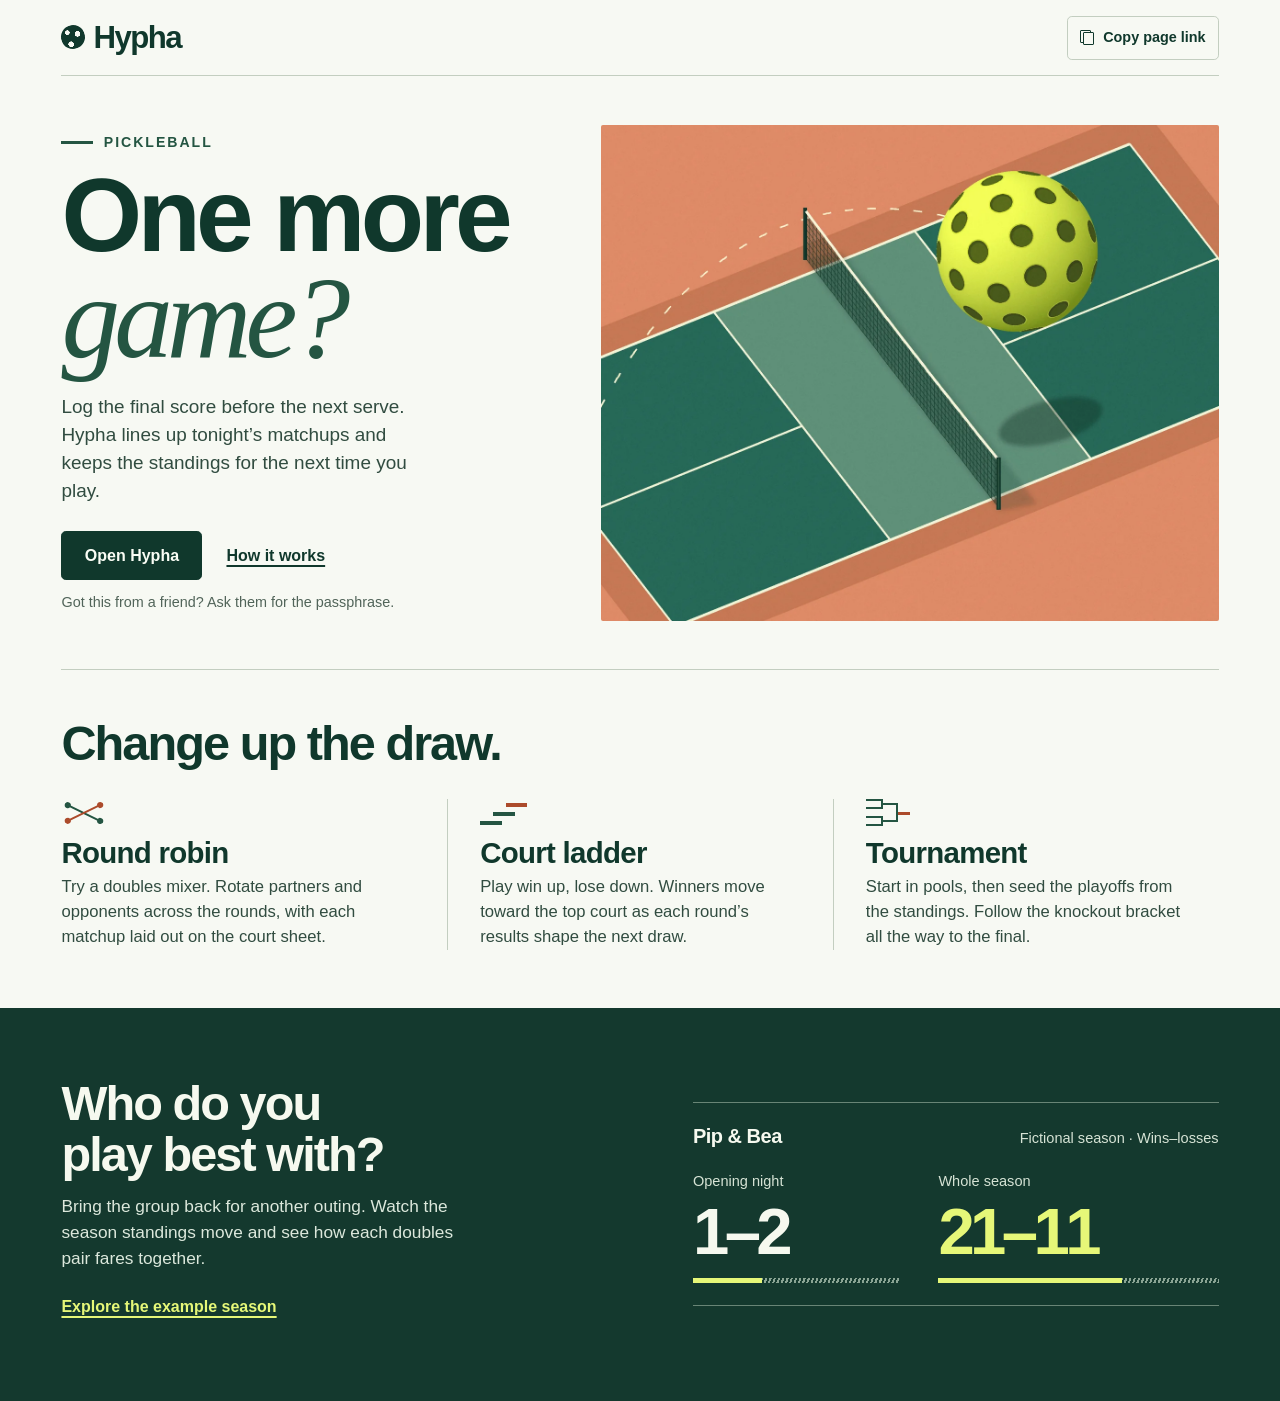
==== docs/play/index.html @ bfc96510 "Add a shareable pickleball landing page Introduce score logging, mixers, ladders and playoffs at /pl" ====
<!doctype html>
<html lang="en">
<head>
  <meta charset="utf-8">
  <meta name="viewport" content="width=device-width, initial-scale=1">
  <meta name="theme-color" content="#f7f9f3">
  <title>Hypha</title>
  <meta name="description" content="Log a pickleball game, mix up doubles partners, climb a ladder or play from pools to playoffs. Keep the standings for your next outing.">
  <link rel="canonical" href="https://fcw1987.github.io/hypha-source/play/">
  <meta property="og:type" content="website">
  <meta property="og:site_name" content="Hypha">
  <meta property="og:title" content="One more game?">
  <meta property="og:description" content="Pick your next pickleball matchup. Log a score, mix up the draw and follow the season with Hypha.">
  <meta property="og:url" content="https://fcw1987.github.io/hypha-source/play/">
  <meta property="og:image" content="https://fcw1987.github.io/hypha-source/play/share.jpg">
  <meta property="og:image:width" content="1200">
  <meta property="og:image:height" content="630">
  <meta property="og:image:alt" content="Hypha. One more game? A lime pickleball arcs over a green court.">
  <meta name="twitter:card" content="summary_large_image">
  <link rel="icon" href="./icon.png" type="image/png" sizes="64x64">
  <link rel="stylesheet" href="./play.css">
  <script src="./share.js" defer></script>
</head>
<body>
  <a class="skip" href="#main">Skip to content</a>
  <header class="mast">
    <div class="frame mast-inner">
      <span class="brand"><span class="brand-mark" aria-hidden="true"></span>Hypha</span>
      <div class="share">
        <button id="copy-link" class="copy-link" type="button" hidden><span class="copy-symbol" aria-hidden="true"></span><span id="copy-label">Copy page link</span></button>
        <span class="sr" role="status" id="copy-status"></span>
        <label id="manual-copy" class="manual-copy" hidden>Copy this public page link<input id="page-link" type="url" readonly></label>
      </div>
    </div>
  </header>
  <main id="main" tabindex="-1">
    <section class="frame cover" aria-labelledby="title">
      <div class="lead">
        <p class="sport">Pickleball</p>
        <h1 id="title">One more <em>game?</em></h1>
        <p class="intro">Log the final score before the next serve. Hypha lines up tonight’s matchups and keeps the standings for the next time you play.</p>
        <div class="actions">
          <a class="primary" href="https://hypha.franklinwaggoner.chatgpt.site/">Open Hypha</a>
          <a class="text-link" href="../">How it works</a>
        </div>
        <p class="friend-note">Got this from a friend? Ask them for the passphrase.</p>
      </div>
      <img class="court-print" src="./court.webp" width="1344" height="1080" fetchpriority="high" alt="A lime pickleball arcs over the net of an illustrated green court.">
    </section>

    <section class="frame formats" aria-labelledby="formats-title">
      <h2 id="formats-title">Change up the draw.</h2>
      <div class="format-list">
        <article>
          <span class="motif mixer" aria-hidden="true"><i></i><i></i></span>
          <h3>Round robin</h3>
          <p>Try a doubles mixer. Rotate partners and opponents across the rounds, with each matchup laid out on the court sheet.</p>
        </article>
        <article>
          <span class="motif ladder" aria-hidden="true"><i></i><i></i><i></i></span>
          <h3>Court ladder</h3>
          <p>Play win up, lose down. Winners move toward the top court as each round’s results shape the next draw.</p>
        </article>
        <article>
          <span class="motif bracket" aria-hidden="true"><i></i><i></i><i></i></span>
          <h3>Tournament</h3>
          <p>Start in pools, then seed the playoffs from the standings. Follow the knockout bracket all the way to the final.</p>
        </article>
      </div>
    </section>

    <section class="season" aria-labelledby="season-title">
      <div class="frame season-inner">
        <div class="season-copy">
          <h2 id="season-title">Who do you play best with?</h2>
          <p>Bring the group back for another outing. Watch the season standings move and see how each doubles pair fares together.</p>
          <a class="text-link" href="../#lantern">Explore the example season</a>
        </div>
        <figure class="record">
          <figcaption><strong>Pip &amp; Bea</strong><span>Fictional season · Wins–losses</span></figcaption>
          <dl>
            <div class="opening"><dt>Opening night</dt><dd>1–2</dd></div>
            <div class="total"><dt>Whole season</dt><dd>21–11</dd></div>
          </dl>
        </figure>
      </div>
    </section>
  </main>
</body>
</html>
---- docs/play/play.css ----
:root {
  color-scheme: light;
  font-family: Inter, -apple-system, BlinkMacSystemFont, "Segoe UI", sans-serif;
  --paper: #f7f9f3;
  --ink: #10382c;
  --body: #314c40;
  --muted: #516459;
  --rule: #c3cec0;
  --leaf: #e6f778;
  --sport: #245542;
  --gutter: clamp(1.25rem, 4.8vw, 5rem);
  background: var(--paper);
  color: var(--ink);
  line-height: 1.5;
  -webkit-text-size-adjust: 100%;
}
* { box-sizing: border-box; }
body, h1, h2, h3, p, figure, dl, dd { margin: 0; }
body { container: share-page / inline-size; }
button, input { font: inherit; }
a { color: inherit; }
[hidden] { display: none !important; }
:focus-visible { outline: 3px solid #ae4c25; outline-offset: 4px; }
.frame { width: min(79rem, calc(100% - var(--gutter) - var(--gutter))); margin-inline: auto; }
.sr { position: absolute; width: 1px; height: 1px; padding: 0; overflow: hidden; clip-path: inset(50%); white-space: nowrap; }
.skip { position: absolute; top: .5rem; left: var(--gutter); padding: .65rem 1rem; transform: translateY(-170%); background: var(--ink); color: white; z-index: 3; }
.skip:focus { transform: none; }
.mast-inner { display: flex; align-items: center; justify-content: space-between; gap: 1rem; min-height: 4.75rem; border-bottom: 1px solid var(--rule); }
.brand { display: inline-flex; align-items: center; gap: .5rem; font-size: 1.95rem; font-weight: 790; line-height: 1; letter-spacing: -.05em; }
.brand-mark {
  width: 1.5rem; aspect-ratio: 1; border-radius: 50%; transform: rotate(-19deg);
  background: radial-gradient(circle at 34% 25%, var(--paper) 0 9%, transparent 10%),
    radial-gradient(circle at 72% 44%, var(--paper) 0 12%, transparent 13%),
    radial-gradient(circle at 33% 76%, var(--paper) 0 11%, transparent 12%), var(--ink);
}
.share { position: relative; }
.copy-link { display: inline-flex; align-items: center; gap: .6rem; min-height: 44px; padding: .5rem .75rem; border: 1px solid var(--rule); border-radius: .3rem; background: transparent; color: var(--ink); font-size: .9rem; font-weight: 650; cursor: pointer; }
.copy-link:hover { background: #eaf0e5; border-color: #768e7c; }
.copy-symbol { position: relative; width: .82rem; height: .94rem; }
.copy-symbol::before, .copy-symbol::after { content: ""; position: absolute; width: .54rem; height: .67rem; border: 1.4px solid currentColor; border-radius: 1px; }
.copy-symbol::before { top: 0; left: 0; }
.copy-symbol::after { right: 0; bottom: 0; background: var(--paper); }
.manual-copy { position: absolute; z-index: 2; top: calc(100% + .5rem); right: 0; width: min(17rem, 76vw); padding: .8rem; background: white; border: 1px solid var(--ink); font-size: .9rem; }
.manual-copy input { display: block; width: 100%; padding: .5rem; margin-top: .4rem; color: var(--ink); background: var(--paper); border: 1px solid var(--rule); }
.cover { display: grid; grid-template-columns: minmax(0, .88fr) minmax(0, 1.12fr); align-items: center; column-gap: clamp(2rem, 4.25vw, 4.5rem); padding-block: clamp(2rem, 3.8vw, 3.6rem); }
.sport { display: flex; align-items: center; gap: .65rem; font-size: .88rem; font-weight: 750; letter-spacing: .14em; text-transform: uppercase; color: var(--sport); }
.sport::before { content: ""; width: 2rem; height: 3px; background: currentColor; }
h1 { font-size: clamp(4.75rem, 8.1vw, 8.05rem); line-height: .94; font-weight: 760; letter-spacing: -.045em; margin-block: .85rem 1.3rem; }
h1 em { display: block; font-family: Baskervville, Baskerville, Georgia, serif; font-size: 1.13em; font-weight: 400; line-height: .92; letter-spacing: -.05em; color: var(--sport); }
.intro { font-size: clamp(1.0625rem, 1.48vw, 1.28rem); line-height: 1.48; max-width: 36ch; color: var(--body); }
.actions { display: flex; flex-wrap: wrap; align-items: center; gap: .25rem 1.5rem; margin-top: 1.65rem; }
.primary, .text-link { display: inline-flex; align-items: center; justify-content: center; min-height: 46px; font-size: 1rem; font-weight: 680; }
.primary { padding: .72rem 1.4rem; text-decoration: none; border: 1px solid var(--ink); border-radius: .3rem; color: #fafdf5; background: var(--ink); }
.primary:hover { background: #255844; }
.text-link { text-decoration-thickness: 1.5px; text-underline-offset: .25em; }
.text-link:hover { text-decoration-thickness: 3px; }
.friend-note { margin-top: .7rem; max-width: 42ch; color: var(--muted); font-size: .9rem; }
.court-print { display: block; width: 100%; height: auto; border-radius: 2px; }
.formats { border-top: 1px solid var(--rule); padding-block: clamp(2rem, 3.7vw, 3.25rem) clamp(2.75rem, 4.5vw, 4.25rem); }
h2 { font-size: clamp(2.1rem, 3.8vw, 3.7rem); line-height: 1.04; font-weight: 690; letter-spacing: -.04em; text-wrap: balance; }
.format-list { display: grid; grid-template-columns: repeat(3, minmax(0, 1fr)); margin-top: clamp(1.5rem, 2.4vw, 2.3rem); }
.format-list article { padding-inline: clamp(1.15rem, 2.5vw, 2.6rem); }
.format-list article:first-child { padding-left: 0; }
.format-list article:last-child { padding-right: 0; }
.format-list article + article { border-left: 1px solid var(--rule); }
h3 { margin-block: .65rem .35rem; font-size: clamp(1.45rem, 2.3vw, 2rem); line-height: 1.12; letter-spacing: -.024em; font-weight: 690; }
.format-list p { max-width: 35ch; font-size: 1.04rem; color: var(--body); }
.motif { display: block; position: relative; width: 3.2rem; height: 1.7rem; color: var(--sport); }
.motif i { display: block; position: absolute; }
.mixer i { top: .78rem; left: .1rem; width: 2.6rem; height: 2px; background: currentColor; transform: rotate(26deg); }
.mixer i + i { color: #ac4b2b; transform: rotate(-26deg); }
.mixer i::before, .mixer i::after { content: ""; top: -2px; position: absolute; width: 6px; height: 6px; border-radius: 50%; background: currentColor; }
.mixer i::before { left: 0; } .mixer i::after { right: 0; }
.ladder i { width: 1.35rem; height: .26rem; background: var(--sport); bottom: .1rem; }
.ladder i:nth-child(2) { left: .8rem; bottom: .65rem; }
.ladder i:nth-child(3) { left: 1.6rem; bottom: 1.2rem; background: #ac4b2b; }
.bracket i { width: 1.05rem; height: .64rem; left: 0; border: 2px solid currentColor; border-left: none; }
.bracket i:nth-child(1) { top: 0; } .bracket i:nth-child(2) { bottom: 0; }
.bracket i:nth-child(3) { left: 1.02rem; top: .27rem; width: 1rem; height: 1.17rem; }
.bracket::after { content: ""; position: absolute; left: 2rem; top: .8rem; width: .78rem; height: 3px; background: #ac4b2b; }
.season { background: #14392e; color: #f6f9ef; }
.season-inner { display: grid; grid-template-columns: minmax(0, 1fr) minmax(0, .97fr); align-items: center; gap: clamp(3rem, 7vw, 7.5rem); padding-block: clamp(3rem, 5.5vw, 5.2rem); }
.season-copy h2 { max-width: 15ch; }
.season-copy p { margin-top: .95rem; max-width: 43ch; font-size: 1.08rem; color: #dce8dc; }
.season-copy .text-link { margin-top: .75rem; color: var(--leaf); }
.season :focus-visible { outline-color: var(--leaf); }
.record { border-block: 1px solid #698576; padding-block: 1.1rem 1.4rem; }
.record figcaption { display: flex; align-items: baseline; justify-content: space-between; flex-wrap: wrap; gap: .2rem 1rem; }
.record figcaption strong { font-size: 1.25rem; letter-spacing: -.025em; }
.record figcaption span, .record dt { font-size: .91rem; color: #d6e3d5; }
.record dl { display: grid; grid-template-columns: .85fr 1.15fr; gap: clamp(1.2rem, 3vw, 2.5rem); margin-top: 1.3rem; }
.record dd { font-family: Inter, -apple-system, BlinkMacSystemFont, "Segoe UI", sans-serif; font-size: clamp(2.7rem, 5.1vw, 5.4rem); font-weight: 620; letter-spacing: -.07em; line-height: 1.2; font-variant-numeric: tabular-nums; }
.total dd { color: var(--leaf); }
.record dl > div::after { content: ""; display: block; height: 5px; margin-top: .4rem; background: linear-gradient(to right, var(--leaf) 0 var(--wins), transparent var(--wins)), repeating-linear-gradient(110deg, #8aa494 0 2px, transparent 2px 4px); }
.opening { --wins: 33.333%; } .total { --wins: 65.625%; }
@container share-page (max-width: 55em) {
  .cover { column-gap: 1.75rem; grid-template-columns: minmax(0, 1fr) minmax(0, 1fr); }
  h1 { font-size: clamp(4rem, 8vw, 5rem); }
  .season-inner { gap: 2.5rem; }
}
@container share-page (max-width: 44em) {
  .mast-inner { min-height: 4rem; }
  .brand { font-size: 1.67rem; }
  .cover { grid-template-columns: minmax(0, 1fr); row-gap: 1.5rem; padding-block: 1.7rem 2rem; }
  h1 { font-size: clamp(4rem, 14vw, 6.25rem); margin-block: .7rem 1rem; }
  .intro { max-width: 42ch; }
  .actions { margin-top: 1.1rem; }
  .court-print { aspect-ratio: 1.65; object-fit: cover; object-position: 50% 36%; }
  .format-list { grid-template-columns: minmax(0, 1fr); gap: 1.1rem; margin-top: 1.5rem; }
  .format-list article { display: grid; grid-template-columns: 3rem minmax(0, 1fr); column-gap: 1rem; align-items: start; padding: 0; }
  .format-list article + article { padding-top: 1.1rem; border-left: 0; border-top: 1px solid var(--rule); }
  .motif { grid-row: 1 / span 2; margin-top: .1rem; }
  h3 { margin-block: 0 .25rem; }
  .format-list p { grid-column: 2; max-width: 46ch; }
  .season-inner { grid-template-columns: minmax(0, 1fr); gap: 1.5rem; padding-block: 2.5rem; }
  .season-copy h2 { max-width: 16ch; }
  .record { max-width: 33rem; width: 100%; }
}
@media (max-width: 22rem) {
  :root { --gutter: 1rem; }
  .actions { column-gap: 1rem; }
  .format-list article { grid-template-columns: 2.5rem minmax(0, 1fr); column-gap: 1rem; }
  .motif { transform: scale(.85); transform-origin: left top; }
}
@media (forced-colors: active) {
  .brand-mark, .motif, .copy-symbol { display: none; }
  .primary, .copy-link { border: 1px solid ButtonText; }
}
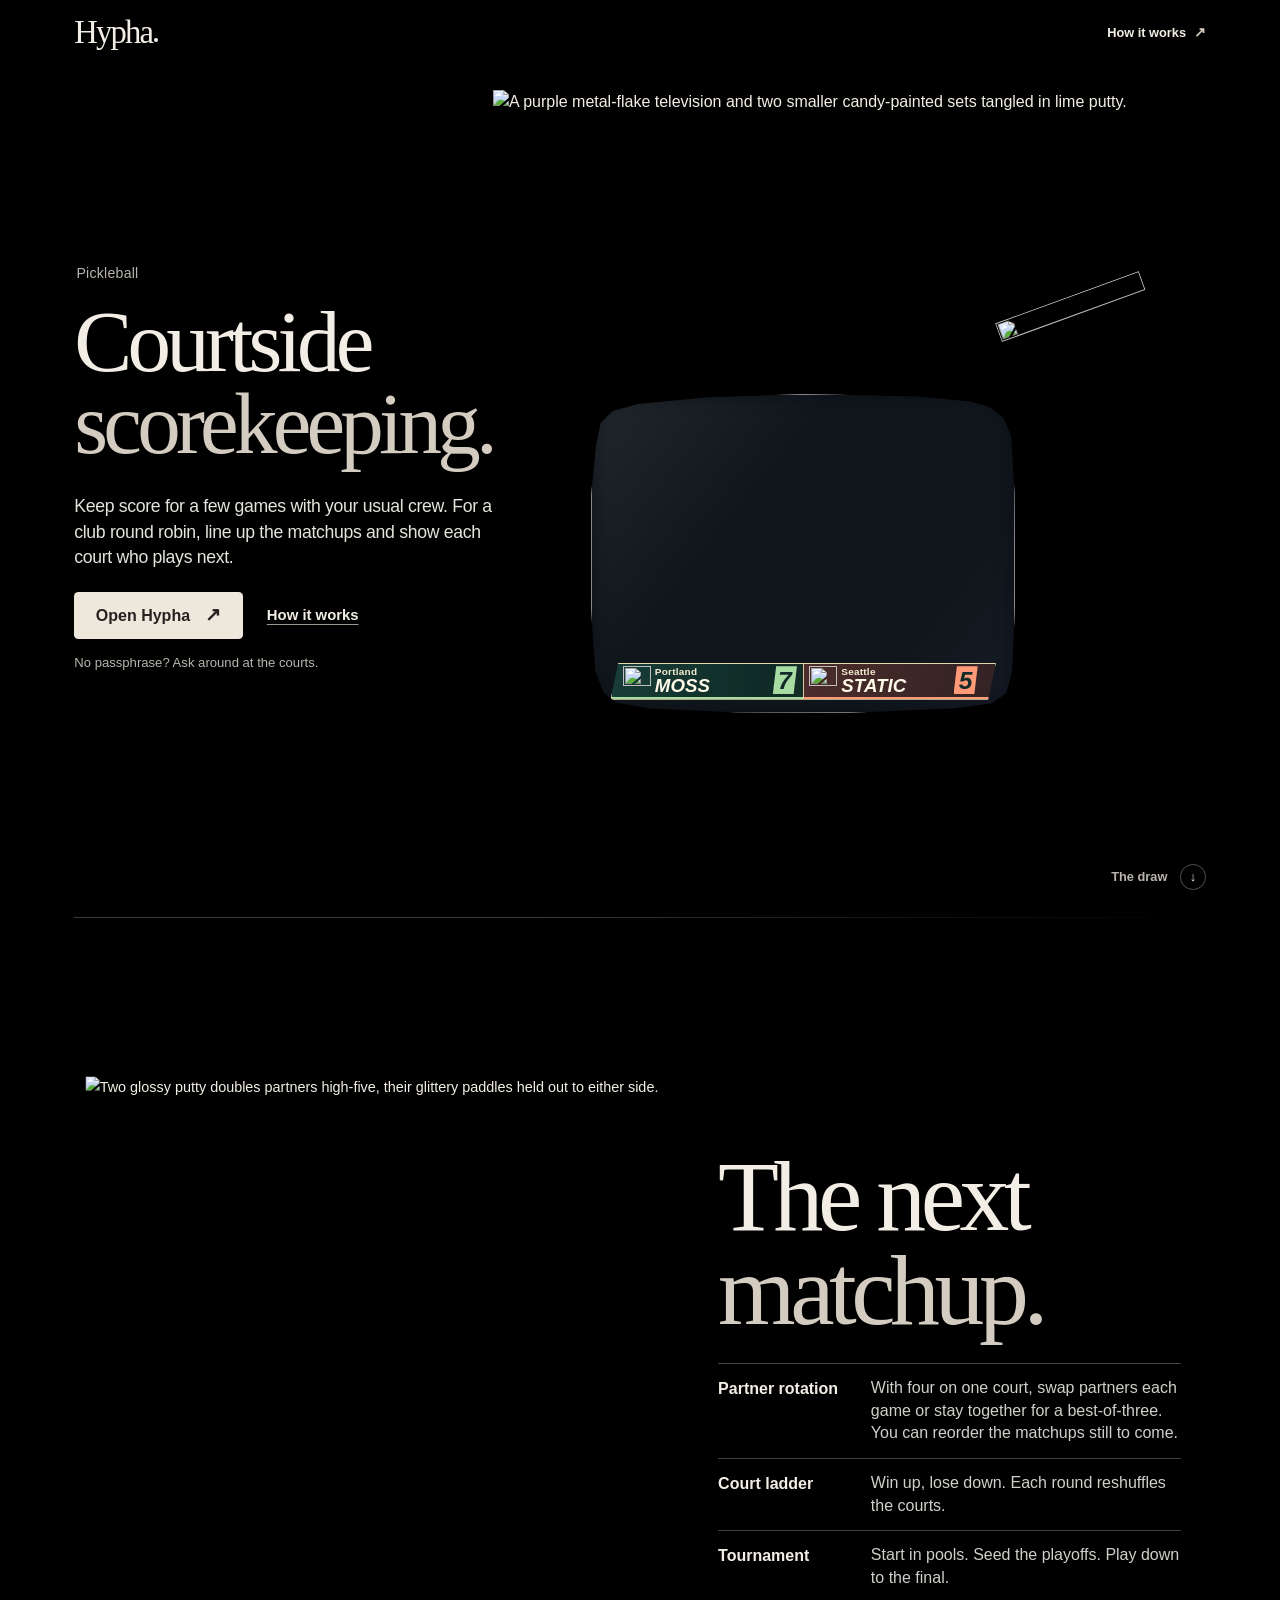
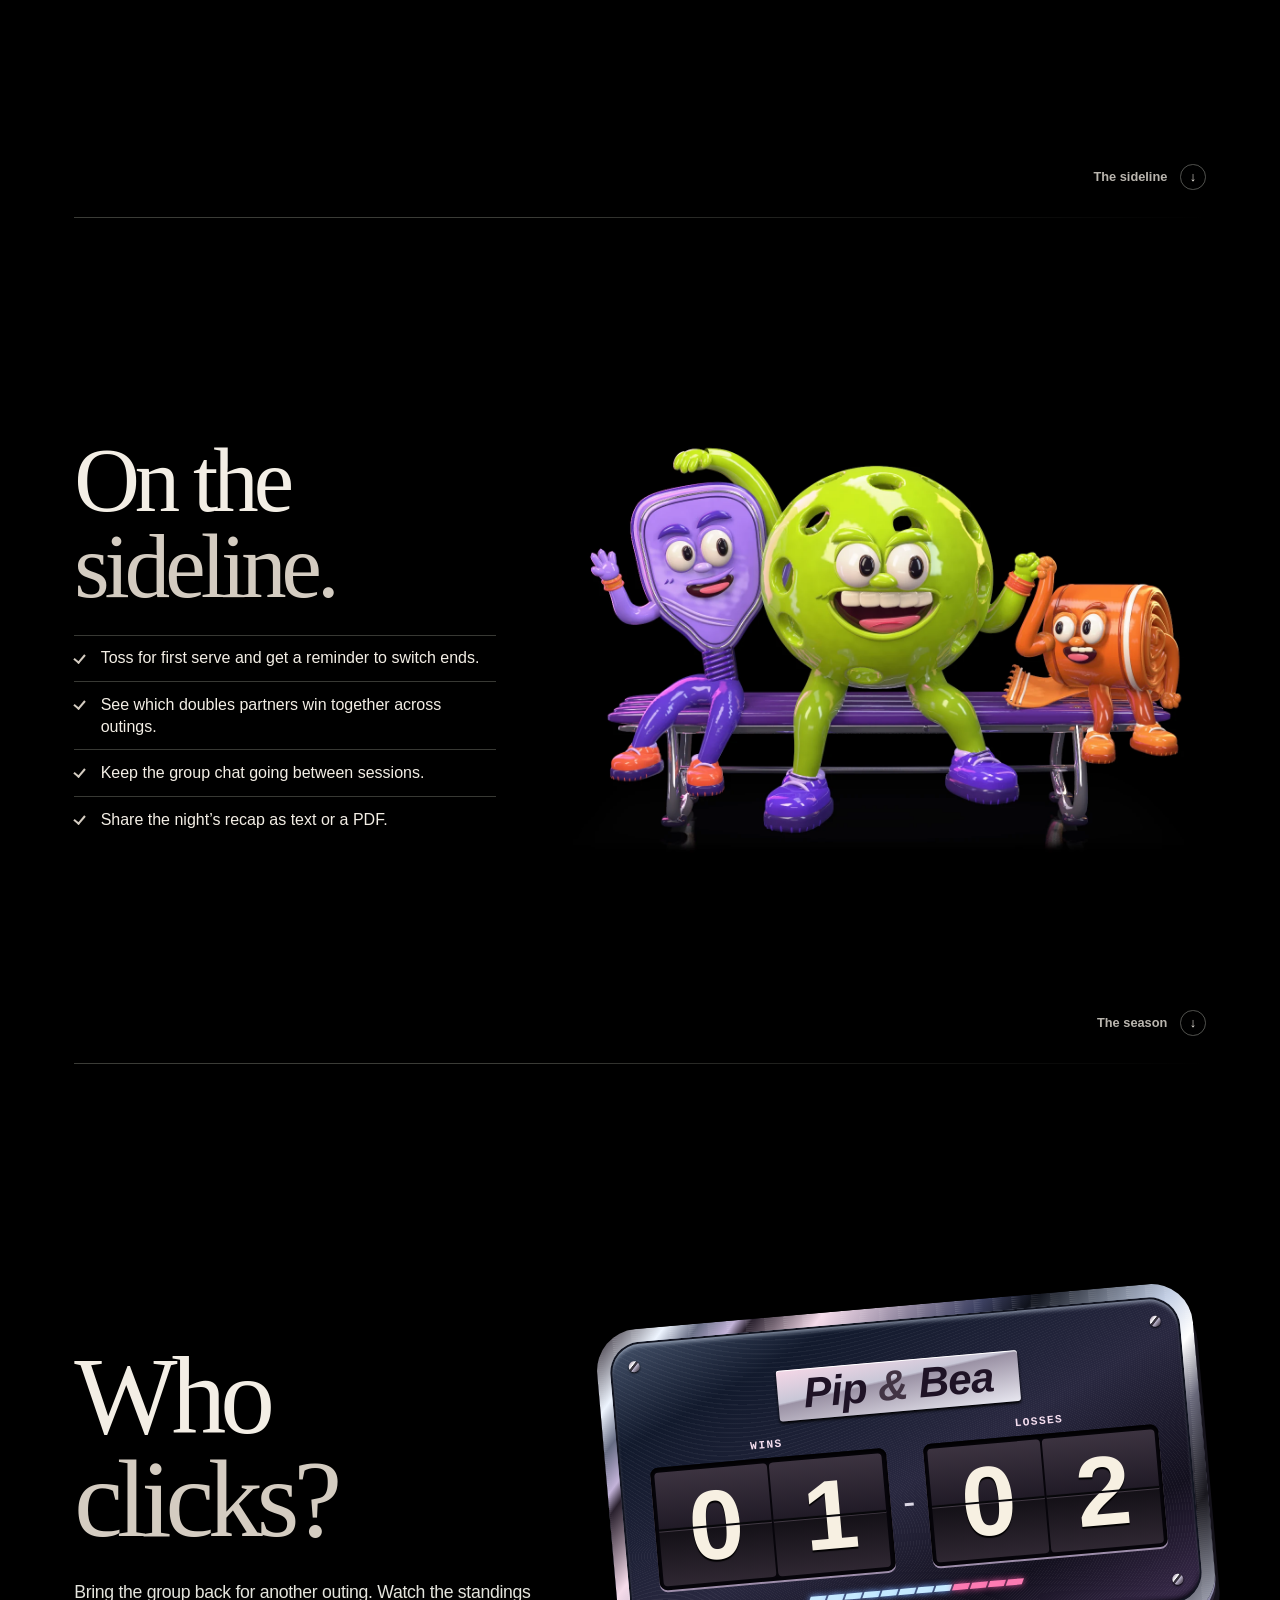
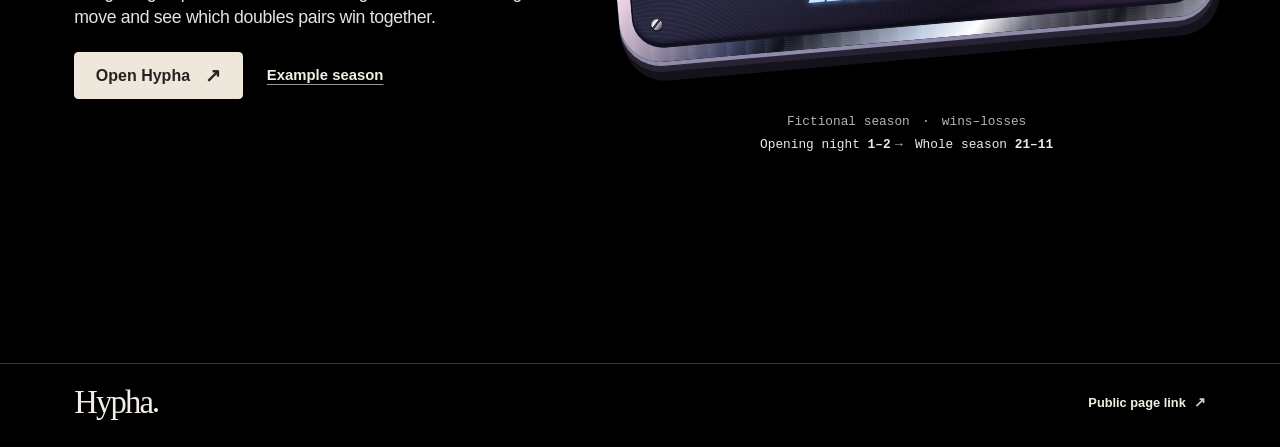
==== commit ec698456: "Introduce courtside scorekeeping and refine the sideline cast" ====
--- a/docs/play/index.html
+++ b/docs/play/index.html
@@ -2,89 +2,148 @@
 <html lang="en">
 <head>
   <meta charset="utf-8">
-  <meta name="viewport" content="width=device-width, initial-scale=1">
-  <meta name="theme-color" content="#f7f9f3">
-  <title>Hypha</title>
-  <meta name="description" content="Log a pickleball game, mix up doubles partners, climb a ladder or play from pools to playoffs. Keep the standings for your next outing.">
+  <meta name="viewport" content="width=device-width, initial-scale=1, viewport-fit=cover">
+  <meta name="theme-color" content="#070708">
+  <meta name="description" content="Courtside scorekeeping for a few pickleball games with your crew or a club night with round robins, ladders and tournaments.">
+  <title>Hypha — Courtside scorekeeping</title>
   <link rel="canonical" href="https://fcw1987.github.io/hypha-source/play/">
-  <meta property="og:type" content="website">
-  <meta property="og:site_name" content="Hypha">
-  <meta property="og:title" content="One more game?">
-  <meta property="og:description" content="Pick your next pickleball matchup. Log a score, mix up the draw and follow the season with Hypha.">
-  <meta property="og:url" content="https://fcw1987.github.io/hypha-source/play/">
-  <meta property="og:image" content="https://fcw1987.github.io/hypha-source/play/share.jpg">
-  <meta property="og:image:width" content="1200">
-  <meta property="og:image:height" content="630">
-  <meta property="og:image:alt" content="Hypha. One more game? A lime pickleball arcs over a green court.">
-  <meta name="twitter:card" content="summary_large_image">
-  <link rel="icon" href="./icon.png" type="image/png" sizes="64x64">
+  <link rel="icon" href="./media/icon.png" type="image/png">
   <link rel="stylesheet" href="./play.css">
-  <script src="./share.js" defer></script>
+  <script src="./sculptures.js" defer></script>
+  <script src="./play.js" defer></script>
+  <script src="./telecast.js" defer></script>
 </head>
 <body>
   <a class="skip" href="#main">Skip to content</a>
   <header class="mast">
-    <div class="frame mast-inner">
-      <span class="brand"><span class="brand-mark" aria-hidden="true"></span>Hypha</span>
-      <div class="share">
-        <button id="copy-link" class="copy-link" type="button" hidden><span class="copy-symbol" aria-hidden="true"></span><span id="copy-label">Copy page link</span></button>
-        <span class="sr" role="status" id="copy-status"></span>
-        <label id="manual-copy" class="manual-copy" hidden>Copy this public page link<input id="page-link" type="url" readonly></label>
-      </div>
+    <div class="mast-in">
+      <a class="brand" href="#main" aria-label="Hypha, back to the top">Hypha<span aria-hidden="true" class="brand-dot"></span></a>
+      <nav aria-label="Primary">
+        <a class="nav-guide" href="../index.html">How it works <span aria-hidden="true">↗</span></a>
+      </nav>
     </div>
   </header>
+
   <main id="main" tabindex="-1">
-    <section class="frame cover" aria-labelledby="title">
-      <div class="lead">
-        <p class="sport">Pickleball</p>
-        <h1 id="title">One more <em>game?</em></h1>
-        <p class="intro">Log the final score before the next serve. Hypha lines up tonight’s matchups and keeps the standings for the next time you play.</p>
-        <div class="actions">
-          <a class="primary" href="https://hypha.franklinwaggoner.chatgpt.site/">Open Hypha</a>
-          <a class="text-link" href="../">How it works</a>
+    <section class="scene opener" id="rally" aria-labelledby="hero-title">
+      <div class="scene-grid">
+        <div class="hero-heading">
+          <p class="sport"><span aria-hidden="true"></span>Pickleball</p>
+          <h1 id="hero-title"><span>Courtside</span> <em>scorekeeping.</em></h1>
         </div>
-        <p class="friend-note">Got this from a friend? Ask them for the passphrase.</p>
+        <div class="lead scene-copy">
+          <p>Keep score for a few games with your usual crew. For a club round robin, line up the matchups and show each court who plays next.</p>
+          <div class="actions">
+            <a class="primary" href="https://hypha.franklinwaggoner.chatgpt.site/">Open Hypha <span aria-hidden="true">↗</span></a>
+            <a class="secondary" href="../index.html">How it works</a>
+          </div>
+          <p class="friend">No passphrase? Ask around at the courts.</p>
+        </div>
+        <div class="tv-outer">
+          <div class="tv-object" id="tv-object">
+            <img class="sculpture" src="./media/crt.webp" width="1100" height="1100" fetchpriority="high" alt="A purple metal-flake television and two smaller candy-painted sets tangled in lime putty.">
+            <a class="glass" id="crt-screen" href="./media/club-doubles.mp4" data-frame="poster" aria-label="Watch the pickleball broadcast" aria-describedby="broadcast-description">
+              <div class="scorebug" aria-hidden="true">
+                <div class="score-teams">
+                  <div class="score-team moss"><img class="club-crest" src="./media/moss-crest.png" width="512" height="512" alt=""><span><small>Portland</small><b>Moss</b></span><strong>7</strong></div>
+                  <div class="score-team static"><img class="club-crest" src="./media/static-crest.png" width="512" height="512" alt=""><span><small>Seattle</small><b>Static</b></span><strong>5</strong></div>
+                </div>
+              </div>
+              <div class="broadcast-shot" aria-hidden="true">
+                <video id="telecast" muted playsinline loop preload="none" width="960" height="720" poster="./media/arena.webp"></video>
+                <img id="telecast-poster" src="./media/arena.webp" width="960" height="720" alt="">
+              </div>
+            </a>
+            <span id="broadcast-description" hidden>A silent fictional pickleball broadcast. Four athletes trade volleys in front of a packed crowd. A slow-motion replay follows. Portland Moss leads Seattle Static 7 to 5.</span>
+            <span class="flight-port" id="launch"><img class="still-ball" src="./media/ball-shell.webp" width="666" height="666" alt=""></span>
+          </div>
+        </div>
       </div>
-      <img class="court-print" src="./court.webp" width="1344" height="1080" fetchpriority="high" alt="A lime pickleball arcs over the net of an illustrated green court.">
+      <a class="next-chapter" href="#draw">The draw <span aria-hidden="true">↓</span></a>
     </section>
 
-    <section class="frame formats" aria-labelledby="formats-title">
-      <h2 id="formats-title">Change up the draw.</h2>
-      <div class="format-list">
-        <article>
-          <span class="motif mixer" aria-hidden="true"><i></i><i></i></span>
-          <h3>Round robin</h3>
-          <p>Try a doubles mixer. Rotate partners and opponents across the rounds, with each matchup laid out on the court sheet.</p>
-        </article>
-        <article>
-          <span class="motif ladder" aria-hidden="true"><i></i><i></i><i></i></span>
-          <h3>Court ladder</h3>
-          <p>Play win up, lose down. Winners move toward the top court as each round’s results shape the next draw.</p>
-        </article>
-        <article>
-          <span class="motif bracket" aria-hidden="true"><i></i><i></i><i></i></span>
-          <h3>Tournament</h3>
-          <p>Start in pools, then seed the playoffs from the standings. Follow the knockout bracket all the way to the final.</p>
-        </article>
+    <section class="scene mixer" id="draw" aria-labelledby="draw-title">
+      <div class="scene-grid">
+        <div class="draw-heading">
+          <h2 id="draw-title"><span>The next</span> <em>matchup.</em></h2>
+        </div>
+        <div class="duo-outer">
+          <div class="duo-object" id="duo-object">
+            <img class="sculpture" src="./media/duo.webp" width="1100" height="1100" loading="lazy" decoding="async" alt="Two glossy putty doubles partners high-five, their glittery paddles held out to either side.">
+            <div class="performers" aria-hidden="true" hidden>
+              <img class="performer rose" data-file="./media/partner-rose.webp" width="686" height="1103" alt="">
+              <img class="performer cobalt" data-file="./media/partner-cobalt.webp" width="704" height="1164" alt="">
+              <canvas class="partner-mesh" hidden></canvas>
+            </div>
+            <span class="flight-port" id="catch" aria-hidden="true"></span>
+          </div>
+        </div>
+        <dl class="formats scene-copy">
+          <div><dt>Partner rotation</dt><dd>With four on one court, swap partners each game or stay together for a best-of-three. You can reorder the matchups still to come.</dd></div>
+          <div><dt>Court ladder</dt><dd>Win up, lose down. Each round reshuffles the courts.</dd></div>
+          <div><dt>Tournament</dt><dd>Start in pools. Seed the playoffs. Play down to the final.</dd></div>
+        </dl>
       </div>
+      <a class="next-chapter" href="#sideline">The sideline <span aria-hidden="true">↓</span></a>
     </section>
 
-    <section class="season" aria-labelledby="season-title">
-      <div class="frame season-inner">
-        <div class="season-copy">
-          <h2 id="season-title">Who do you play best with?</h2>
-          <p>Bring the group back for another outing. Watch the season standings move and see how each doubles pair fares together.</p>
-          <a class="text-link" href="../#lantern">Explore the example season</a>
+    <section class="scene sideline" id="sideline" aria-labelledby="sideline-title">
+      <div class="sideline-grid">
+        <div class="sideline-copy scene-copy">
+          <h2 id="sideline-title">On the <em>sideline.</em></h2>
+          <ul class="sideline-checklist" role="list">
+            <li>Toss for first serve and get a reminder to switch ends.</li>
+            <li>See which doubles partners win together across outings.</li>
+            <li>Keep the group chat going between sessions.</li>
+            <li>Share the night’s recap as text or a PDF.</li>
+          </ul>
         </div>
-        <figure class="record">
-          <figcaption><strong>Pip &amp; Bea</strong><span>Fictional season · Wins–losses</span></figcaption>
-          <dl>
-            <div class="opening"><dt>Opening night</dt><dd>1–2</dd></div>
-            <div class="total"><dt>Whole season</dt><dd>21–11</dd></div>
-          </dl>
+        <img class="bench" src="./media/sideline.webp" width="1440" height="960" loading="lazy" decoding="async" alt="A lavender paddle waves while a lime pickleball and a coiled orange towel bump fists on a courtside bench.">
+      </div>
+      <a class="next-chapter" href="#season">The season <span aria-hidden="true">↓</span></a>
+    </section>
+
+    <section class="scene season" id="season" aria-labelledby="season-title">
+      <div class="scene-grid">
+        <div class="season-heading">
+          <h2 id="season-title"><span>Who</span> <em>clicks?</em></h2>
+        </div>
+        <figure class="record" id="record">
+          <div class="rig">
+            <div class="bezel">
+              <span class="screw tl" aria-hidden="true"></span><span class="screw tr" aria-hidden="true"></span>
+              <div class="nameplate">Pip <i>&amp;</i> Bea</div>
+              <div class="wheels" aria-hidden="true">
+                <div class="bank"><span>WINS</span><div class="digits" data-numbers="01,21"><b>0</b><b>1</b></div></div>
+                <i class="dash"></i>
+                <div class="bank"><span>LOSSES</span><div class="digits" data-numbers="02,11"><b>0</b><b>2</b></div></div>
+              </div>
+              <div class="meter-strip" aria-hidden="true"><i></i><i></i><i></i><i></i><i></i><i></i><i></i><i></i><i></i><i></i><i></i><i></i></div>
+              <span class="screw bl" aria-hidden="true"></span><span class="screw br" aria-hidden="true"></span>
+            </div>
+          </div>
+          <figcaption>
+            <span class="fiction">Fictional season <i>·</i> wins–losses</span>
+            <span>Opening night <strong>1–2</strong><i aria-hidden="true">→</i> Whole season <strong>21–11</strong></span>
+          </figcaption>
         </figure>
+        <div class="season-copy scene-copy">
+          <p>Bring the group back for another outing. Watch the standings move and see which doubles pairs win together.</p>
+          <div class="actions">
+            <a class="primary" href="https://hypha.franklinwaggoner.chatgpt.site/">Open Hypha <span aria-hidden="true">↗</span></a>
+            <a class="secondary" href="../index.html#lantern">Example season</a>
+          </div>
+        </div>
       </div>
     </section>
   </main>
+  <footer>
+    <a class="brand" href="#main">Hypha<span class="brand-dot" aria-hidden="true"></span></a>
+    <a id="share" href="https://fcw1987.github.io/hypha-source/play/">Public page link <span aria-hidden="true">↗</span></a>
+  </footer>
+  <div class="flight" id="flight" aria-hidden="true" hidden>
+    <img class="flight-poster" src="./media/ball-shell.webp" width="666" height="666" alt="">
+    <canvas class="ball-surface" data-file="./media/ball-surface.png" hidden></canvas>
+  </div>
 </body>
 </html>
--- a/docs/play/play.css
+++ b/docs/play/play.css
@@ -1,128 +1,216 @@
+@font-face {
+  font-family: Barlow Condensed;
+  src: url("./media/barlow-condensed-black-italic.woff2") format("woff2");
+  font-weight: 900;
+  font-style: italic;
+  font-display: swap;
+}
 :root {
-  color-scheme: light;
-  font-family: Inter, -apple-system, BlinkMacSystemFont, "Segoe UI", sans-serif;
-  --paper: #f7f9f3;
-  --ink: #10382c;
-  --body: #314c40;
-  --muted: #516459;
-  --rule: #c3cec0;
-  --leaf: #e6f778;
-  --sport: #245542;
-  --gutter: clamp(1.25rem, 4.8vw, 5rem);
-  background: var(--paper);
-  color: var(--ink);
-  line-height: 1.5;
-  -webkit-text-size-adjust: 100%;
-}
-* { box-sizing: border-box; }
-body, h1, h2, h3, p, figure, dl, dd { margin: 0; }
-body { container: share-page / inline-size; }
-button, input { font: inherit; }
+  color-scheme: dark;
+  --ink: #000;
+  --paper: #f3eee5;
+  --secondary-type: #d4ccc1;
+  --muted: #b9b5ae;
+  --focus: #cdbddb;
+  --headline: "STIX Two Text", Georgia, "Times New Roman", serif;
+  --edge: clamp(1.2rem, 5.8vw, 7.2rem);
+  --display: "Barlow Condensed", Impact, "Arial Narrow", sans-serif;
+}
+*, *::before, *::after { box-sizing: border-box; }
+html { background: var(--ink); scroll-padding-top: 5rem; }
+body { margin: 0; color: var(--paper); background: var(--ink); font: 1rem/1.45 Arial, Helvetica, sans-serif; }
+[hidden] { display: none !important; }
+h1, h2, p, figure, dl, dd { margin: 0; }
 a { color: inherit; }
-[hidden] { display: none !important; }
-:focus-visible { outline: 3px solid #ae4c25; outline-offset: 4px; }
-.frame { width: min(79rem, calc(100% - var(--gutter) - var(--gutter))); margin-inline: auto; }
-.sr { position: absolute; width: 1px; height: 1px; padding: 0; overflow: hidden; clip-path: inset(50%); white-space: nowrap; }
-.skip { position: absolute; top: .5rem; left: var(--gutter); padding: .65rem 1rem; transform: translateY(-170%); background: var(--ink); color: white; z-index: 3; }
+a, button { -webkit-tap-highlight-color: transparent; }
+a:focus-visible, button:focus-visible { outline: 3px solid var(--focus); outline-offset: 5px; border-radius: 3px; }
+.skip { position: fixed; z-index: 20; left: 1rem; top: 1rem; padding: .7rem 1.1rem; color: #000; background: #fff; transform: translateY(-200%); }
 .skip:focus { transform: none; }
-.mast-inner { display: flex; align-items: center; justify-content: space-between; gap: 1rem; min-height: 4.75rem; border-bottom: 1px solid var(--rule); }
-.brand { display: inline-flex; align-items: center; gap: .5rem; font-size: 1.95rem; font-weight: 790; line-height: 1; letter-spacing: -.05em; }
-.brand-mark {
-  width: 1.5rem; aspect-ratio: 1; border-radius: 50%; transform: rotate(-19deg);
-  background: radial-gradient(circle at 34% 25%, var(--paper) 0 9%, transparent 10%),
-    radial-gradient(circle at 72% 44%, var(--paper) 0 12%, transparent 13%),
-    radial-gradient(circle at 33% 76%, var(--paper) 0 11%, transparent 12%), var(--ink);
-}
-.share { position: relative; }
-.copy-link { display: inline-flex; align-items: center; gap: .6rem; min-height: 44px; padding: .5rem .75rem; border: 1px solid var(--rule); border-radius: .3rem; background: transparent; color: var(--ink); font-size: .9rem; font-weight: 650; cursor: pointer; }
-.copy-link:hover { background: #eaf0e5; border-color: #768e7c; }
-.copy-symbol { position: relative; width: .82rem; height: .94rem; }
-.copy-symbol::before, .copy-symbol::after { content: ""; position: absolute; width: .54rem; height: .67rem; border: 1.4px solid currentColor; border-radius: 1px; }
-.copy-symbol::before { top: 0; left: 0; }
-.copy-symbol::after { right: 0; bottom: 0; background: var(--paper); }
-.manual-copy { position: absolute; z-index: 2; top: calc(100% + .5rem); right: 0; width: min(17rem, 76vw); padding: .8rem; background: white; border: 1px solid var(--ink); font-size: .9rem; }
-.manual-copy input { display: block; width: 100%; padding: .5rem; margin-top: .4rem; color: var(--ink); background: var(--paper); border: 1px solid var(--rule); }
-.cover { display: grid; grid-template-columns: minmax(0, .88fr) minmax(0, 1.12fr); align-items: center; column-gap: clamp(2rem, 4.25vw, 4.5rem); padding-block: clamp(2rem, 3.8vw, 3.6rem); }
-.sport { display: flex; align-items: center; gap: .65rem; font-size: .88rem; font-weight: 750; letter-spacing: .14em; text-transform: uppercase; color: var(--sport); }
-.sport::before { content: ""; width: 2rem; height: 3px; background: currentColor; }
-h1 { font-size: clamp(4.75rem, 8.1vw, 8.05rem); line-height: .94; font-weight: 760; letter-spacing: -.045em; margin-block: .85rem 1.3rem; }
-h1 em { display: block; font-family: Baskervville, Baskerville, Georgia, serif; font-size: 1.13em; font-weight: 400; line-height: .92; letter-spacing: -.05em; color: var(--sport); }
-.intro { font-size: clamp(1.0625rem, 1.48vw, 1.28rem); line-height: 1.48; max-width: 36ch; color: var(--body); }
-.actions { display: flex; flex-wrap: wrap; align-items: center; gap: .25rem 1.5rem; margin-top: 1.65rem; }
-.primary, .text-link { display: inline-flex; align-items: center; justify-content: center; min-height: 46px; font-size: 1rem; font-weight: 680; }
-.primary { padding: .72rem 1.4rem; text-decoration: none; border: 1px solid var(--ink); border-radius: .3rem; color: #fafdf5; background: var(--ink); }
-.primary:hover { background: #255844; }
-.text-link { text-decoration-thickness: 1.5px; text-underline-offset: .25em; }
-.text-link:hover { text-decoration-thickness: 3px; }
-.friend-note { margin-top: .7rem; max-width: 42ch; color: var(--muted); font-size: .9rem; }
-.court-print { display: block; width: 100%; height: auto; border-radius: 2px; }
-.formats { border-top: 1px solid var(--rule); padding-block: clamp(2rem, 3.7vw, 3.25rem) clamp(2.75rem, 4.5vw, 4.25rem); }
-h2 { font-size: clamp(2.1rem, 3.8vw, 3.7rem); line-height: 1.04; font-weight: 690; letter-spacing: -.04em; text-wrap: balance; }
-.format-list { display: grid; grid-template-columns: repeat(3, minmax(0, 1fr)); margin-top: clamp(1.5rem, 2.4vw, 2.3rem); }
-.format-list article { padding-inline: clamp(1.15rem, 2.5vw, 2.6rem); }
-.format-list article:first-child { padding-left: 0; }
-.format-list article:last-child { padding-right: 0; }
-.format-list article + article { border-left: 1px solid var(--rule); }
-h3 { margin-block: .65rem .35rem; font-size: clamp(1.45rem, 2.3vw, 2rem); line-height: 1.12; letter-spacing: -.024em; font-weight: 690; }
-.format-list p { max-width: 35ch; font-size: 1.04rem; color: var(--body); }
-.motif { display: block; position: relative; width: 3.2rem; height: 1.7rem; color: var(--sport); }
-.motif i { display: block; position: absolute; }
-.mixer i { top: .78rem; left: .1rem; width: 2.6rem; height: 2px; background: currentColor; transform: rotate(26deg); }
-.mixer i + i { color: #ac4b2b; transform: rotate(-26deg); }
-.mixer i::before, .mixer i::after { content: ""; top: -2px; position: absolute; width: 6px; height: 6px; border-radius: 50%; background: currentColor; }
-.mixer i::before { left: 0; } .mixer i::after { right: 0; }
-.ladder i { width: 1.35rem; height: .26rem; background: var(--sport); bottom: .1rem; }
-.ladder i:nth-child(2) { left: .8rem; bottom: .65rem; }
-.ladder i:nth-child(3) { left: 1.6rem; bottom: 1.2rem; background: #ac4b2b; }
-.bracket i { width: 1.05rem; height: .64rem; left: 0; border: 2px solid currentColor; border-left: none; }
-.bracket i:nth-child(1) { top: 0; } .bracket i:nth-child(2) { bottom: 0; }
-.bracket i:nth-child(3) { left: 1.02rem; top: .27rem; width: 1rem; height: 1.17rem; }
-.bracket::after { content: ""; position: absolute; left: 2rem; top: .8rem; width: .78rem; height: 3px; background: #ac4b2b; }
-.season { background: #14392e; color: #f6f9ef; }
-.season-inner { display: grid; grid-template-columns: minmax(0, 1fr) minmax(0, .97fr); align-items: center; gap: clamp(3rem, 7vw, 7.5rem); padding-block: clamp(3rem, 5.5vw, 5.2rem); }
-.season-copy h2 { max-width: 15ch; }
-.season-copy p { margin-top: .95rem; max-width: 43ch; font-size: 1.08rem; color: #dce8dc; }
-.season-copy .text-link { margin-top: .75rem; color: var(--leaf); }
-.season :focus-visible { outline-color: var(--leaf); }
-.record { border-block: 1px solid #698576; padding-block: 1.1rem 1.4rem; }
-.record figcaption { display: flex; align-items: baseline; justify-content: space-between; flex-wrap: wrap; gap: .2rem 1rem; }
-.record figcaption strong { font-size: 1.25rem; letter-spacing: -.025em; }
-.record figcaption span, .record dt { font-size: .91rem; color: #d6e3d5; }
-.record dl { display: grid; grid-template-columns: .85fr 1.15fr; gap: clamp(1.2rem, 3vw, 2.5rem); margin-top: 1.3rem; }
-.record dd { font-family: Inter, -apple-system, BlinkMacSystemFont, "Segoe UI", sans-serif; font-size: clamp(2.7rem, 5.1vw, 5.4rem); font-weight: 620; letter-spacing: -.07em; line-height: 1.2; font-variant-numeric: tabular-nums; }
-.total dd { color: var(--leaf); }
-.record dl > div::after { content: ""; display: block; height: 5px; margin-top: .4rem; background: linear-gradient(to right, var(--leaf) 0 var(--wins), transparent var(--wins)), repeating-linear-gradient(110deg, #8aa494 0 2px, transparent 2px 4px); }
-.opening { --wins: 33.333%; } .total { --wins: 65.625%; }
-@container share-page (max-width: 55em) {
-  .cover { column-gap: 1.75rem; grid-template-columns: minmax(0, 1fr) minmax(0, 1fr); }
-  h1 { font-size: clamp(4rem, 8vw, 5rem); }
-  .season-inner { gap: 2.5rem; }
-}
-@container share-page (max-width: 44em) {
-  .mast-inner { min-height: 4rem; }
-  .brand { font-size: 1.67rem; }
-  .cover { grid-template-columns: minmax(0, 1fr); row-gap: 1.5rem; padding-block: 1.7rem 2rem; }
-  h1 { font-size: clamp(4rem, 14vw, 6.25rem); margin-block: .7rem 1rem; }
-  .intro { max-width: 42ch; }
-  .actions { margin-top: 1.1rem; }
-  .court-print { aspect-ratio: 1.65; object-fit: cover; object-position: 50% 36%; }
-  .format-list { grid-template-columns: minmax(0, 1fr); gap: 1.1rem; margin-top: 1.5rem; }
-  .format-list article { display: grid; grid-template-columns: 3rem minmax(0, 1fr); column-gap: 1rem; align-items: start; padding: 0; }
-  .format-list article + article { padding-top: 1.1rem; border-left: 0; border-top: 1px solid var(--rule); }
-  .motif { grid-row: 1 / span 2; margin-top: .1rem; }
-  h3 { margin-block: 0 .25rem; }
-  .format-list p { grid-column: 2; max-width: 46ch; }
-  .season-inner { grid-template-columns: minmax(0, 1fr); gap: 1.5rem; padding-block: 2.5rem; }
-  .season-copy h2 { max-width: 16ch; }
-  .record { max-width: 33rem; width: 100%; }
-}
-@media (max-width: 22rem) {
-  :root { --gutter: 1rem; }
-  .actions { column-gap: 1rem; }
-  .format-list article { grid-template-columns: 2.5rem minmax(0, 1fr); column-gap: 1rem; }
-  .motif { transform: scale(.85); transform-origin: left top; }
-}
-@media (forced-colors: active) {
-  .brand-mark, .motif, .copy-symbol { display: none; }
-  .primary, .copy-link { border: 1px solid ButtonText; }
-}
+main:focus { outline: 0; }
+.mast { position: fixed; z-index: 10; inset: 0 0 auto; padding: .65rem var(--edge) .85rem; background: linear-gradient(#000 29%,rgba(0,0,0,.85) 65%,transparent); }
+.mast-in, footer { display: flex; align-items: center; justify-content: space-between; }
+.mast-in { max-width: 1640px; margin: auto; }
+.brand { display: inline-flex; align-items: baseline; gap: .055em; width: fit-content; color: var(--paper); font: 500 clamp(1.9rem,2.55vw,2.65rem)/1.07 var(--headline); letter-spacing: -.055em; text-decoration: none; }
+.brand-dot { position: relative; top: -.02em; width: .12em; height: .12em; background: currentColor; border-radius: 50%; }
+nav { display: flex; gap: clamp(.8rem,2.4vw,2rem); align-items: center; }
+nav a, .next-chapter, footer #share { font: 600 .8rem/1.2 Arial, sans-serif; text-decoration: none; }
+.nav-guide { display: inline-flex; align-items: center; min-height: 44px; gap: .48rem; }
+.nav-guide span, footer #share span { color: var(--secondary-type); font-size: 1.1em; }
+.nav-guide:hover, footer #share:hover, .next-chapter:hover { color: var(--paper); text-decoration: underline; text-underline-offset: .25em; }
+.scene { position: relative; overflow: clip; background: #000; }
+.scene-grid {
+  display: grid; grid-template-columns: .9fr 1.1fr; grid-template-rows: 1fr auto auto 1fr;
+  min-height: max(100vh, 690px); min-height: max(100svh, 690px);
+  max-width: 1770px; margin: auto; padding: clamp(5.4rem,10vh,8.3rem) var(--edge) clamp(3.5rem,8vh,7rem);
+}
+.hero-heading, .lead, .draw-heading, .formats, .season-heading, .season-copy { position: relative; z-index: 3; }
+.hero-heading, .season-heading { grid-area: 2 / 1; }
+.lead, .season-copy { grid-area: 3 / 1; }
+.sport { margin: 0 0 1.1rem .14rem; color: var(--muted); font-size: .88rem; font-weight: 500; letter-spacing: .018em; }
+.sport span { display: none; }
+h1, h2 { width: fit-content; color: var(--paper); font: 400 clamp(4.9rem,8.55vw,9.5rem)/.94 var(--headline); letter-spacing: -.055em; }
+h1 span, h1 em, h2 span, h2 em { display: block; }
+h1 em, h2 em { color: var(--secondary-type); font-style: normal; }
+.scene-copy > p:not(.friend) { max-width: 30rem; color: #e4e4dd; font-size: clamp(1.05rem,1.38vw,1.37rem); line-height: 1.44; letter-spacing: -.018em; }
+.lead, .season-copy { padding-top: clamp(1.35rem,2.3vw,2.5rem); }
+.actions { display: flex; flex-wrap: wrap; gap: .45rem 1.5rem; align-items: center; margin: 1.35rem 0 0; }
+.primary { display: inline-flex; align-items: center; gap: .95rem; min-height: 47px; padding: .7rem 1.35rem; border-radius: .27rem; color: #26221f; background: #eee7dc; font-weight: 650; text-decoration: none; }
+.primary span { font-size: 1.18rem; line-height: 1; }
+.primary:hover { background: #fffaf2; }
+.secondary { min-height: 44px; display: inline-flex; align-items: center; font-size: .93rem; font-weight: 700; text-underline-offset: .28em; text-decoration-color: #9e978e; }
+.secondary:hover { text-decoration-color: var(--paper); text-decoration-thickness: 2px; }
+.friend { margin-top: .85rem; max-width: 29rem; color: var(--muted); font-size: .82rem; }
+.tv-outer, .duo-outer { align-self: center; justify-self: center; grid-area: 1 / 2 / 5 / 3; width: min(59vw,88vh,930px); width: min(59vw,88svh,930px); }
+.tv-object, .duo-object { position: relative; width: 100%; aspect-ratio: 1; transform-origin: 50% 60%; }
+.sculpture { display: block; width: 100%; height: 100%; object-fit: contain; }
+.glass { position: absolute; left: 13%; top: 40.25%; width: 56.2%; height: 42.2%; overflow: hidden; clip-path: polygon(1.2% 16%, 2.3% 9%, 5% 5.4%, 11% 3.1%, 27% 1.1%, 50% 0, 77% .8%, 89% 2.3%, 94% 4.1%, 97.2% 7.5%, 99% 13%, 99.8% 31%, 100% 64%, 99.2% 87%, 97.9% 93.8%, 94.5% 97%, 86% 98.6%, 61% 100%, 34% 99.9%, 14% 98.7%, 6% 96.9%, 2.9% 93.6%, 1% 87%, 0 67%, 0 32%); background: #142831; }
+/* Keep the film inside the painted tube. The score stays readable at phone size. */
+.glass { container-type: inline-size; background: #10171b; text-decoration: none; cursor: pointer; }
+.glass > * { pointer-events: none; }
+.glass:focus-visible::before { content: ""; position: absolute; z-index: 3; inset: 4%; border: 3px solid var(--focus); border-radius: 8%; box-shadow: 0 0 0 2px #17131b; pointer-events: none; }
+/* Shared broadcast score, rendered from these same elements for the master. */
+.scorebug { position:absolute; z-index:2; left:4.6%; right:4.6%; bottom:4.1%; padding:1px; background:#e2d6aa; color:#fff9e5; clip-path:polygon(2% 0,100% 0,98% 100%,0 100%); filter:drop-shadow(0 1px 1px #000); }
+.score-teams { display:grid; grid-template-columns:1fr 1fr; gap:1px; background:#dacb9f; }
+.score-team { --club:#a9dca3; display:grid; grid-template-columns:clamp(19px,6.6cqw,32px) minmax(0,1fr) clamp(17px,5.7cqw,29px); gap:clamp(2px,.9cqw,6px); align-items:center; position:relative; isolation:isolate; padding:clamp(2px,.56cqw,4px) 3% clamp(2px,.56cqw,4px) 6%; background:linear-gradient(103deg,#183e37 0%,#102b27 77%,#132c26 100%); border-bottom:2px solid var(--club); text-align:left; line-height:1; min-width:0; }
+.score-team.static { --club:#ff9a78; padding-left:3%; padding-right:9%; background:linear-gradient(103deg,#4c2d2b 0%,#372425 77%,#342326 100%); }
+.score-team .club-crest { width:100%; height:auto; aspect-ratio:1; display:block; }
+.score-team span { display:flex; flex-flow:column nowrap; align-items:flex-start; gap:.05em; }
+.score-team small { color:#f5eccf; font:700 clamp(9px,2.35cqw,12px)/1 Arial,sans-serif; letter-spacing:.025em; }
+.score-team b { color:#fff9e8; text-transform:uppercase; font:italic 900 clamp(13px,4.4cqw,22px)/.85 "Barlow Condensed",Arial,sans-serif; letter-spacing:.005em; }
+.score-team strong { display:grid; align-self:stretch; place-items:center; padding:0 0.04em; color:#122a28; background:var(--club); font:italic 900 clamp(19px,5.8cqw,30px)/.95 "Barlow Condensed",Arial,sans-serif; font-variant-numeric:tabular-nums; clip-path:polygon(14% 0,100% 0,86% 100%,0 100%); }
+.broadcast-shot { overflow: hidden; position: absolute; inset: 0; }
+.broadcast-shot img, .broadcast-shot video { position: absolute; inset: 0; width: 100%; height: 100%; display: block; object-fit: fill; }
+.glass[data-frame="film"] #telecast-poster { visibility: hidden; }
+.tv-outer { position: relative; }
+.glass::after { content: ""; position: absolute; inset: 0; pointer-events: none; border-radius: 12%; box-shadow: inset 0 0 .9em .15em #08051480; background: linear-gradient(129deg,#f1ecff13,transparent 36%,transparent 75%,#7964ff0c); }
+
+
+.flight-port { position: absolute; left: 79.4%; top: 37%; width: 0; height: 0; }
+.still-ball { position: absolute; width: var(--ball-diameter); height: auto; transform: translate(-50%,-50%) rotate(-20deg); }
+:root { --ball-diameter: clamp(82px,11.95vw,190px); }
+.with-flight .still-ball { visibility: hidden; }
+.flight { position: fixed; left: 0; top: 0; z-index: 2; aspect-ratio: 1; pointer-events: none; will-change: transform; }
+.flight-poster { position: absolute; width: 38.46154%; height: auto; left: 50%; top: 50%; }
+.ball-surface, .partner-mesh { display: block; width: 100%; height: 100%; }
+.performers { position: absolute; inset: 0; overflow: hidden; }
+.performer { position: absolute; height: auto; }
+.performer.rose { left: 5%; top: 10.7416%; width: 49.2344%; transform-origin: 45% 94%; }
+.performer.cobalt { left: 44.4737%; top: 6.3636%; width: 50.5264%; transform-origin: 74% 93%; }
+.duo-object.is-performing > .sculpture { opacity: 0; }
+.partner-mesh { position: absolute; inset: 0; }
+#catch { z-index: 2; pointer-events: none; }
+#catch i { display: block; position: absolute; left: 0; top: 0; width: var(--drop-size); height: var(--drop-size); border-radius: 50% 48% 42% 45%; background: radial-gradient(ellipse at 31% 22%,#fffce9 0 6%,var(--drop-light) 16%,var(--drop) 53%,var(--drop-dark) 94%); opacity: 0; }
+.next-chapter { position: absolute; right: var(--edge); bottom: 1.15rem; z-index: 4; display: inline-flex; min-height: 44px; align-items: center; gap: .8rem; color: var(--muted); }
+.next-chapter span { display: grid; place-items: center; width: 1.6rem; height: 1.6rem; border: 1px solid #51524e; border-radius: 50%; color: var(--paper); }
+.mixer::before, .sideline::before, .season::before { content: ""; position: absolute; inset: 0 var(--edge) auto; height: 1px; background: linear-gradient(90deg,#3b3c37 40%,#3b3c3760,transparent); }
+.mixer .scene-grid { grid-template-columns: 1.05fr .95fr; }
+.draw-heading { grid-area: 2 / 2; }
+.formats { grid-area: 3 / 2; margin-top: 1.6rem; max-width: 31rem; }
+.formats > div { display: grid; grid-template-columns: minmax(6rem,.63fr) 1.43fr; gap: 1rem; padding: .83rem 0; border-top: 1px solid #42423c; }
+.formats dt { font-weight: 750; }
+.formats dd { color: #ced0ca; line-height: 1.4; }
+.draw-heading h2 { font-size: clamp(4.5rem,7.8vw,8.7rem); }
+.draw-heading em { white-space: nowrap; }
+.duo-outer { grid-area: 1 / 1 / 5 / 2; width: min(52vw,83vh,850px); width: min(52vw,83svh,850px); margin-left: -1.7vw; }
+.duo-object { transform-origin: 56% 80%; }
+.duo-object .sculpture { transform: scale(.90); mask-image: linear-gradient(#000 90%, transparent 100%); }
+.duo-object .flight-port { left: 48.2428%; top: 21.56%; }
+.sideline-grid { display: grid; grid-template-columns: .78fr 1.22fr; align-items: center; gap: clamp(1.5rem,4vw,5rem); max-width: 1770px; min-height: min(94svh,900px); margin: 0 auto; padding: clamp(5rem,9vw,9rem) var(--edge); }
+.sideline-copy h2 { font-size: clamp(4.25rem,7.1vw,8rem); }
+.sideline-checklist { list-style: none; max-width: 31rem; margin: 1.6rem 0 0; padding: 0; }
+.sideline-checklist li { position: relative; padding: .73rem 0 .73rem 1.65rem; border-top: 1px solid #383934; color: var(--paper); font-size: clamp(1rem,1.2vw,1.24rem); line-height: 1.38; }
+.sideline-checklist li::before { content: ""; position: absolute; left: .12rem; top: 1rem; width: .42rem; height: .7rem; border: solid var(--secondary-type); border-width: 0 2px 2px 0; transform: rotate(40deg); }
+.bench { display: block; width: 100%; height: auto; }
+@media (max-width: 680px) {
+  .sideline-grid { display: flex; flex-direction: column; justify-content: center; align-items: stretch; gap: 1.5rem; min-height: 94svh; padding: 4.65rem var(--edge) 3.8rem; }
+  .sideline-copy { display: contents; }
+  .sideline-copy h2 { order: 0; font-size: clamp(2.65rem,11.3vw,4.6rem); }
+  .bench { order: 1; }
+  .sideline-checklist { order: 2; width: 100%; max-width: none; margin: 0; }
+  .sideline-checklist li { font-size: 1rem; }
+}
+.record { grid-area: 1 / 2 / 5 / 3; position: relative; align-self: center; justify-self: center; width: min(100%,660px); padding: 1rem 0 0 1.5rem; }
+.rig { border-radius: 2.6rem; padding: clamp(8px,1.05vw,16px); position: relative; background: repeating-linear-gradient(3deg,#fff2 0px,transparent .5px,transparent 2px),linear-gradient(131deg,#251c26,#eef5ff 8%,#666c83 12%,#c3b3d9 16%,#29202d 18%,#f6dceb 26%,#3d4162 44%,#0f121b 50%,#c2cee4 66%,#fff 72%,#656577 78%,#18171d 88%,#b5b9ca); box-shadow: 0 4px 0 #8e8caa,0 10px 0 #292334,3px 19px 0 #14121a; transform: rotate(-5deg); }
+.bezel { position: relative; isolation: isolate; overflow: hidden; border-radius: 1.95rem; padding: clamp(1.9rem,3.15vw,3.5rem) clamp(1.1rem,2.4vw,2.7rem) clamp(1.65rem,2.5vw,2.45rem); background: repeating-radial-gradient(ellipse at 10% 70%,#ffffff0b 0 .5px,transparent 1px 3px),linear-gradient(155deg,#45526a,#121a2d 19%,#292840 52%,#13101e 78%,#3d2d4f); box-shadow: inset 0 0 0 2px #121521,inset 0 4px 4px #c4d1e3aa,inset 0 -4px 5px #07050e; }
+.nameplate { width: fit-content; margin: 0 auto 1rem; padding: .25rem 1.6rem .32rem; border-radius: .2rem; color: #1f1326; background: linear-gradient(172deg,#f5d7e7,#c8c7d7 39%,#9b92a5 42%,#e7e6ef); box-shadow: inset 0 1px 0 #fff,0 2px 3px #000; text-align: center; font: italic 900 clamp(1.4rem,3.3vw,3.55rem)/1 var(--display); letter-spacing: -.017em; }
+.nameplate i { color: #423444; }
+.wheels { display: flex; align-items: center; justify-content: center; gap: clamp(.33rem,1.1vw,1.1rem); }
+.bank { flex: 1; min-width: 0; }
+.bank > span { display: block; margin-bottom: .35rem; text-align: center; font: 700 clamp(.58rem,.88vw,.88rem)/1.2 ui-monospace,Menlo,monospace; color: #f5deef; letter-spacing: .12em; }
+.digits { display: flex; gap: .12rem; padding: .27rem; border-radius: .5rem; background: #07050b; box-shadow: 0 2px 0 #9e8eab,inset 0 3px 5px #000; }
+.digits b { position: relative; isolation: isolate; flex: 1; min-width: 0; display: block; text-align: center; border-radius: .25rem; color: #f7f0e2; background: linear-gradient(#3c3340,#211b27 49%,#131016 51%,#2f2732); font: 800 clamp(3.5rem,7.7vw,8.7rem)/1.16 "Arial Narrow",Arial,sans-serif; letter-spacing: -.08em; padding-right: .07em; text-shadow: 0 2px 1px #020102; }
+.digits b::after { content: ""; position: absolute; inset: 50% 0 auto; height: 2px; background: #07070a; box-shadow: 0 1px 0 #d4bad43c; }
+.digits b i { display: block; font: inherit; transform-origin: 50% 50%; }
+.dash { width: .55rem; height: .15rem; margin-top: .8rem; background: #dbd7e4; }
+.meter-strip { display: flex; width: 42%; height: .36rem; margin: 1.2rem auto 0; gap: .13rem; transform: skewX(-25deg); }
+.meter-strip i { flex: 1; background: #c6eaff; box-shadow: 0 0 .35rem #76a7f9; }
+.meter-strip i:nth-last-child(-n+4) { background: #fd7bb3; box-shadow: 0 0 .35rem #e0539b; }
+.screw { position: absolute; width: clamp(.45rem,.85vw,.75rem); height: clamp(.45rem,.85vw,.75rem); border-radius: 50%; background: linear-gradient(133deg,#9c8ba3 7%,#fff 36%,#36323d 40%,#3c3540 51%,#bab4cb 56%,#635a69 80%); box-shadow: 0 1px 2px #030306; }
+.tl,.tr { top: 6%; } .bl,.br { bottom: 6%; } .tl,.bl { left: 3.3%; } .tr,.br { right: 3.3%; }
+figcaption { display: flex; flex-direction: column; gap: .25rem; align-items: center; position: relative; margin-top: clamp(2.7rem,5.6vw,5rem); color: #eeeae1; font: 500 clamp(.7rem,1vw,.86rem)/1.5 ui-monospace,Menlo,monospace; }
+.fiction { color: #b3b6b0; } figcaption i { margin: 0 .35em; color: #b9bbc1; font-style: normal; }
+footer { padding: 1rem var(--edge) 1.45rem; border-top: 1px solid #383934; } footer #share { display: inline-flex; align-items: center; min-height: 44px; gap: .5rem; }
+@media (min-width: 1700px) { .tv-outer { margin-left: -1.5vw; } }
+@media (max-width: 800px) {
+  .scene-grid { padding-left: 1.7rem; padding-right: 1.7rem; }
+  .formats > div { grid-template-columns: 1fr; gap: .12rem; padding: .55rem 0; }
+  .record { padding-left: .4rem; }
+}
+@media (max-width: 680px) {
+  :root { --edge: clamp(1.12rem,5.4vw,2rem); }
+  html { scroll-padding-top: 3.5rem; }
+  .mast { padding: .35rem var(--edge) .55rem; }
+  .mast .brand { font-size: 1.9rem; }
+  nav { gap: .9rem; }
+  nav a { font-size: .72rem; }
+  .scene-grid { grid-template-columns: minmax(0,1fr) !important; grid-template-rows: auto auto auto; align-content: center; min-height: 100vh; min-height: 100svh; padding: 4.65rem var(--edge) 3.65rem; }
+  .hero-heading, .draw-heading, .season-heading { grid-area: 1 / 1; }
+  h1, h2, .draw-heading h2 { font-size: clamp(2.65rem,11.3vw,4.6rem); line-height: 1.02; white-space: normal; }
+  h1 span,h1 em,h2 span,h2 em { display: inline; }
+  .sport { font-size: .77rem; margin: 0 0 .58rem .08rem; }
+  .tv-outer,.duo-outer,.record { grid-area: 2 / 1; }
+  .tv-outer,.duo-outer { width: min(104vw,53svh,510px); margin: -.4rem -4vw -.7rem; }
+  .lead,.formats,.season-copy { grid-area: 3 / 1; padding: 0; }
+  .scene-copy > p:not(.friend) { max-width: 32rem; font-size: clamp(1rem,3.95vw,1.2rem); line-height: 1.39; }
+  .actions { margin-top: .92rem; gap: .3rem 1.2rem; }
+  .primary { min-height: 45px; padding: .67rem 1.18rem; }
+  .friend { font-size: .74rem; margin-top: .58rem; }
+  .next-chapter { bottom: .35rem; font-size: .68rem; }
+  .next-chapter span { width: 1.35rem; height: 1.35rem; }
+  .draw-heading h2 { font-size: clamp(2.45rem,10.55vw,4.25rem); }
+  .duo-outer { width: min(100vw,44svh,490px); margin: 2.5rem -2vw -.18rem; }
+  .formats { margin: .55rem 0 0; max-width: none; }
+  .formats > div { grid-template-columns: minmax(5.55rem,.60fr) 1.40fr; gap: .55rem; padding: .65rem 0; font-size: .87rem; }
+  .record { width: 98%; max-width: 500px; padding: 0; margin: 2.4rem auto 1.9rem; }
+  .rig { border-radius: 1.75rem; }
+  .bezel { border-radius: 1.28rem; }
+  .digits b { font-size: clamp(3.8rem,16vw,5.7rem); }
+  figcaption { margin-top: 2.15rem; }
+  .season .scene-grid { align-content: center; }
+  :root { --ball-diameter: clamp(80px,24.35vw,116px); }
+  .season-copy { padding-top: .3rem; }
+}
+@media (max-width: 359px) {
+  nav { gap: .65rem; }
+  .tv-outer { width: min(103vw,47svh); }
+  .scene-grid { padding-top: 4.4rem; }
+  .formats > div { font-size: .82rem; }
+  .formats { margin-top: .3rem; }
+}
+@media (prefers-reduced-motion: reduce) {
+  .tv-object, .duo-object { transform: none !important; }
+  .flight, #catch i { display: none !important; }
+  .still-ball { visibility: visible !important; }
+}
+
+.opener h1 { font-size: clamp(3rem,6.8vw,7.55rem); }
+.opener h1 em { white-space: nowrap; }
+@media (max-width:680px) {
+  .opener h1 { font-size: clamp(2.42rem,10.3vw,4.15rem); }
+  .opener .lead { grid-area: 2 / 1; padding-top: .8rem; }
+  .opener .tv-outer { grid-area: 3 / 1; margin: .65rem -4vw 0; }
+  .mixer .duo-outer { grid-area: 1 / 1; margin: .15rem -2vw 1.05rem; }
+  .mixer .draw-heading { grid-area: 2 / 1; }
+  .mixer .formats { grid-area: 3 / 1; }
+}
+
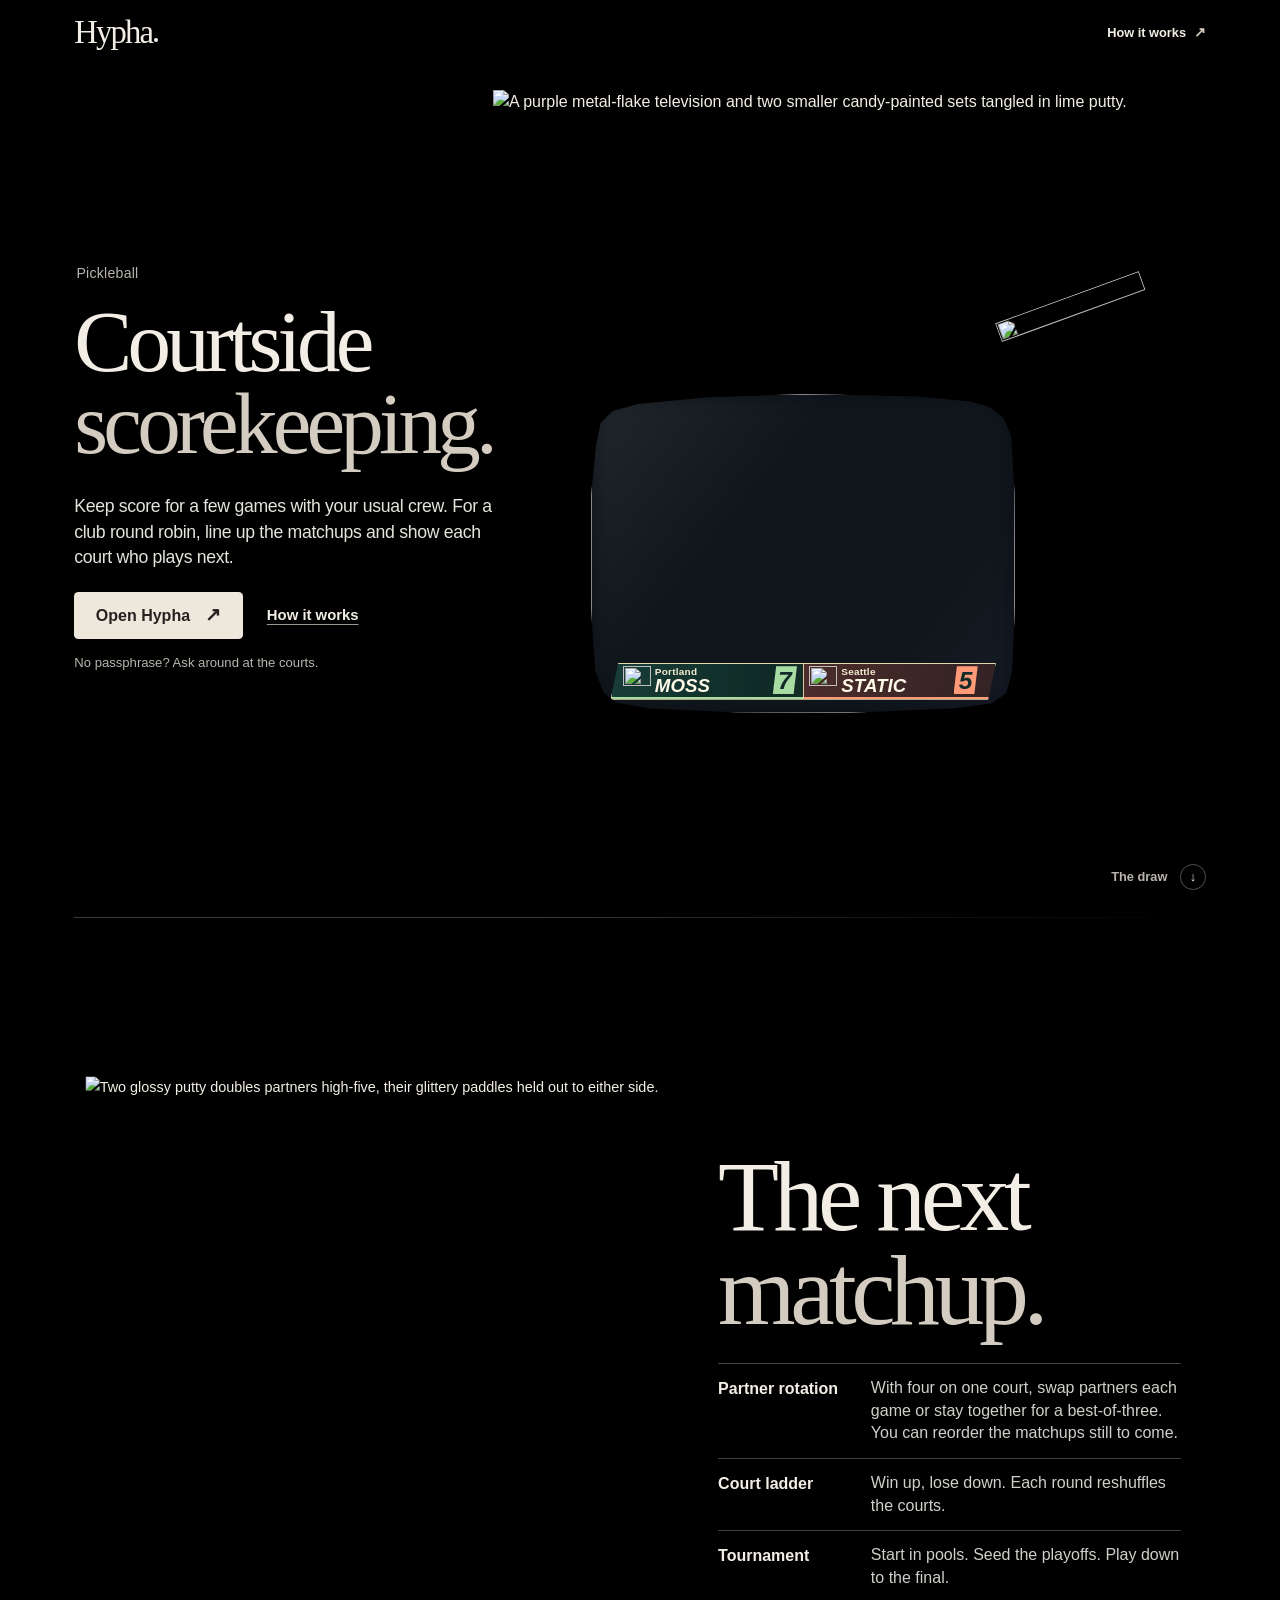
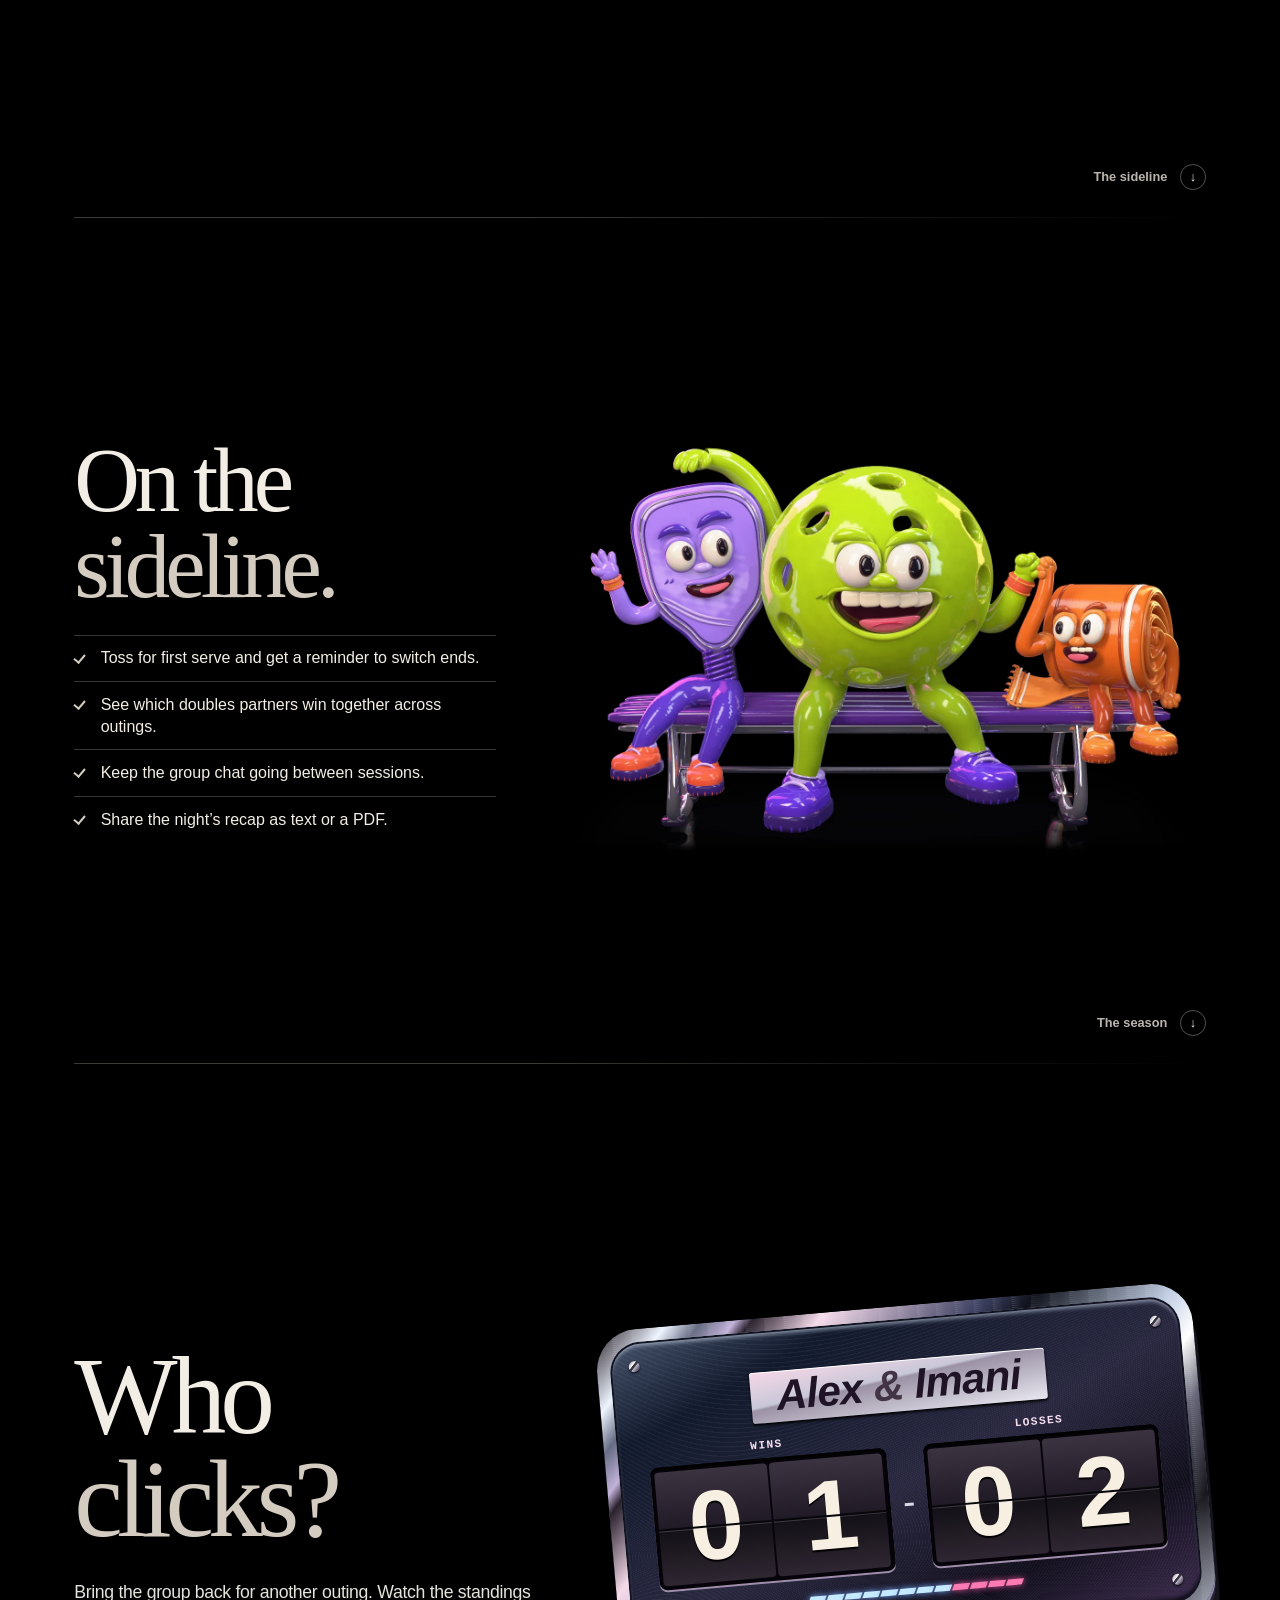
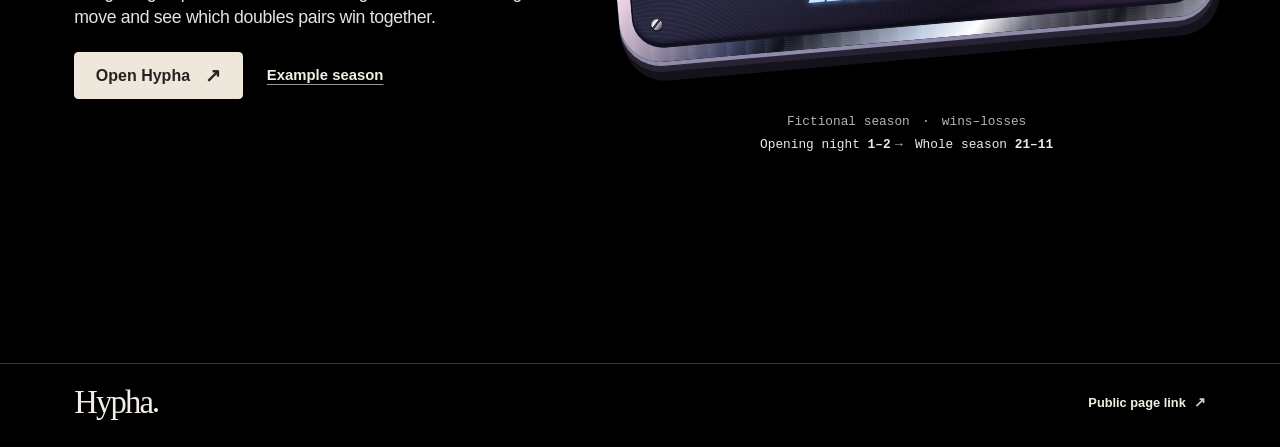
==== commit 62482cef: "Match the season walkthrough and scoreboard to the v37 players" ====
--- a/docs/play/index.html
+++ b/docs/play/index.html
@@ -112,7 +112,7 @@
           <div class="rig">
             <div class="bezel">
               <span class="screw tl" aria-hidden="true"></span><span class="screw tr" aria-hidden="true"></span>
-              <div class="nameplate">Pip <i>&amp;</i> Bea</div>
+              <div class="nameplate">Alex <i>&amp;</i> Imani</div>
               <div class="wheels" aria-hidden="true">
                 <div class="bank"><span>WINS</span><div class="digits" data-numbers="01,21"><b>0</b><b>1</b></div></div>
                 <i class="dash"></i>
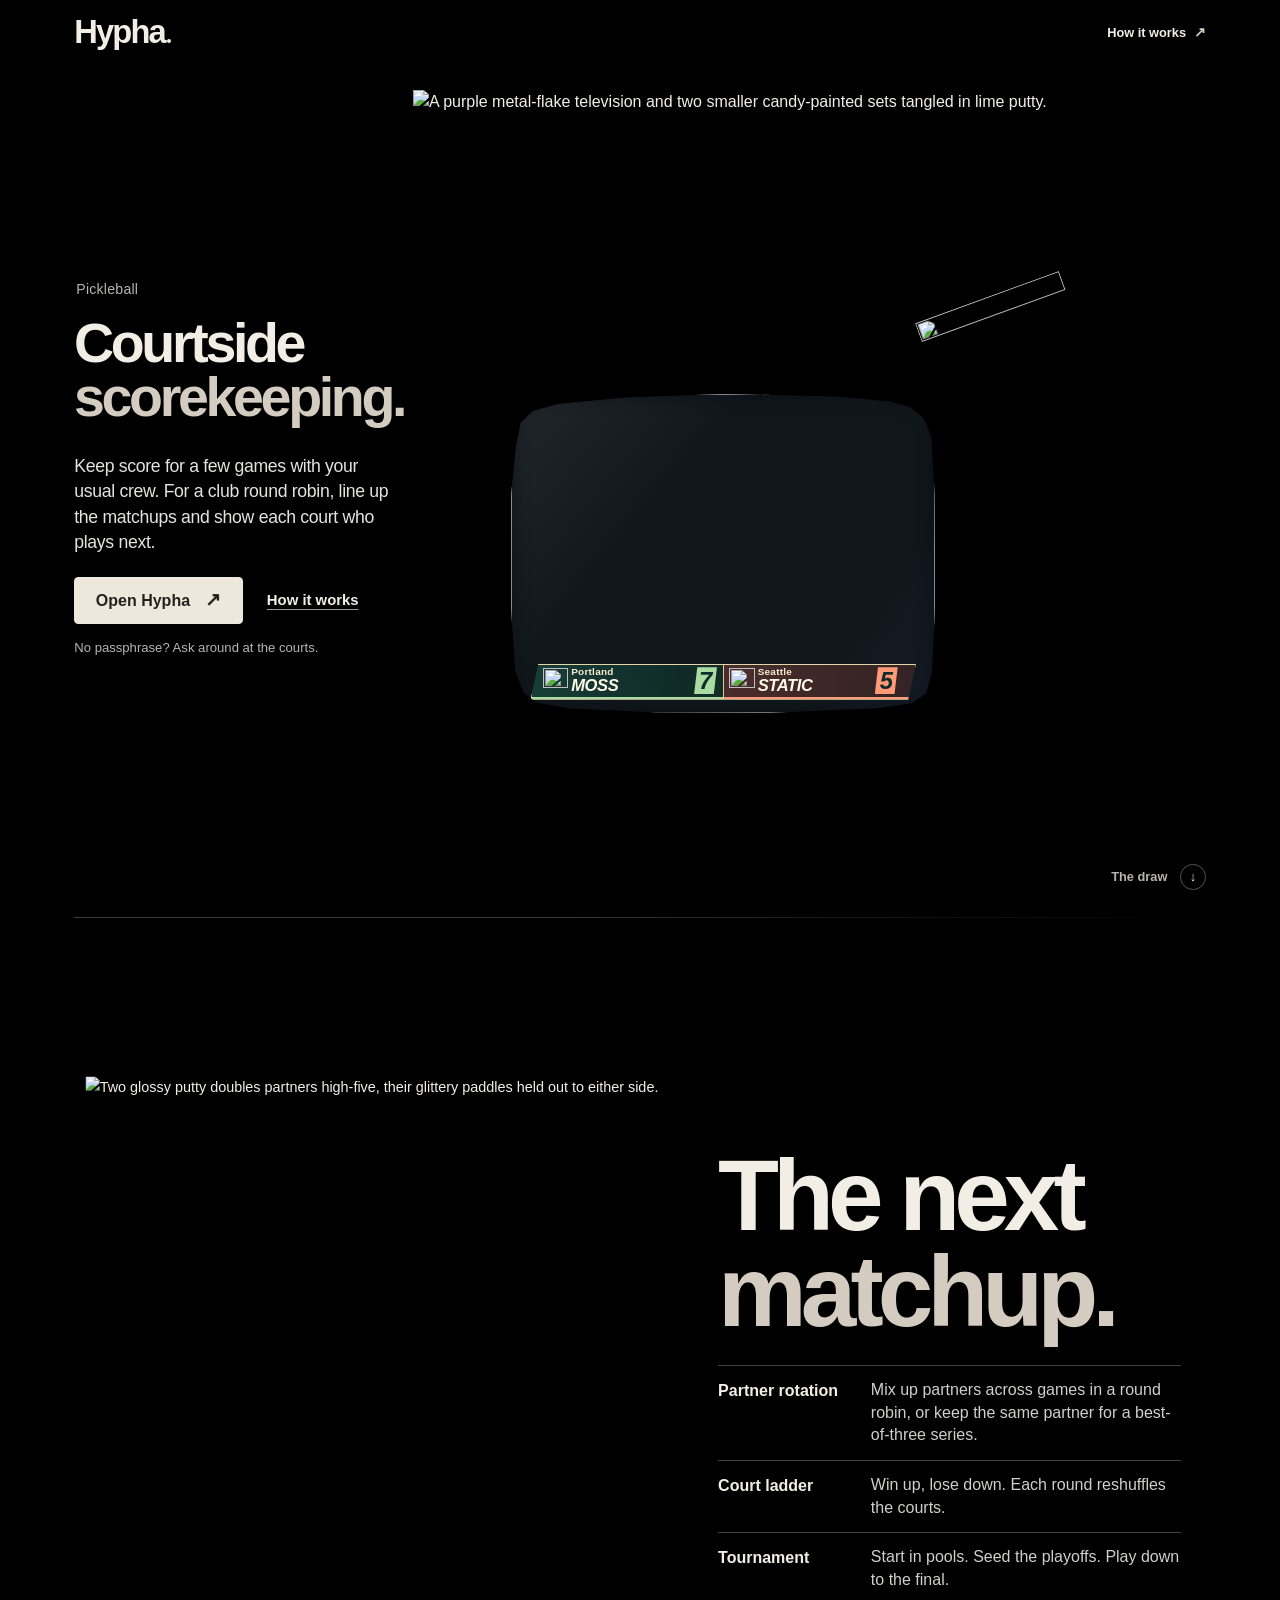
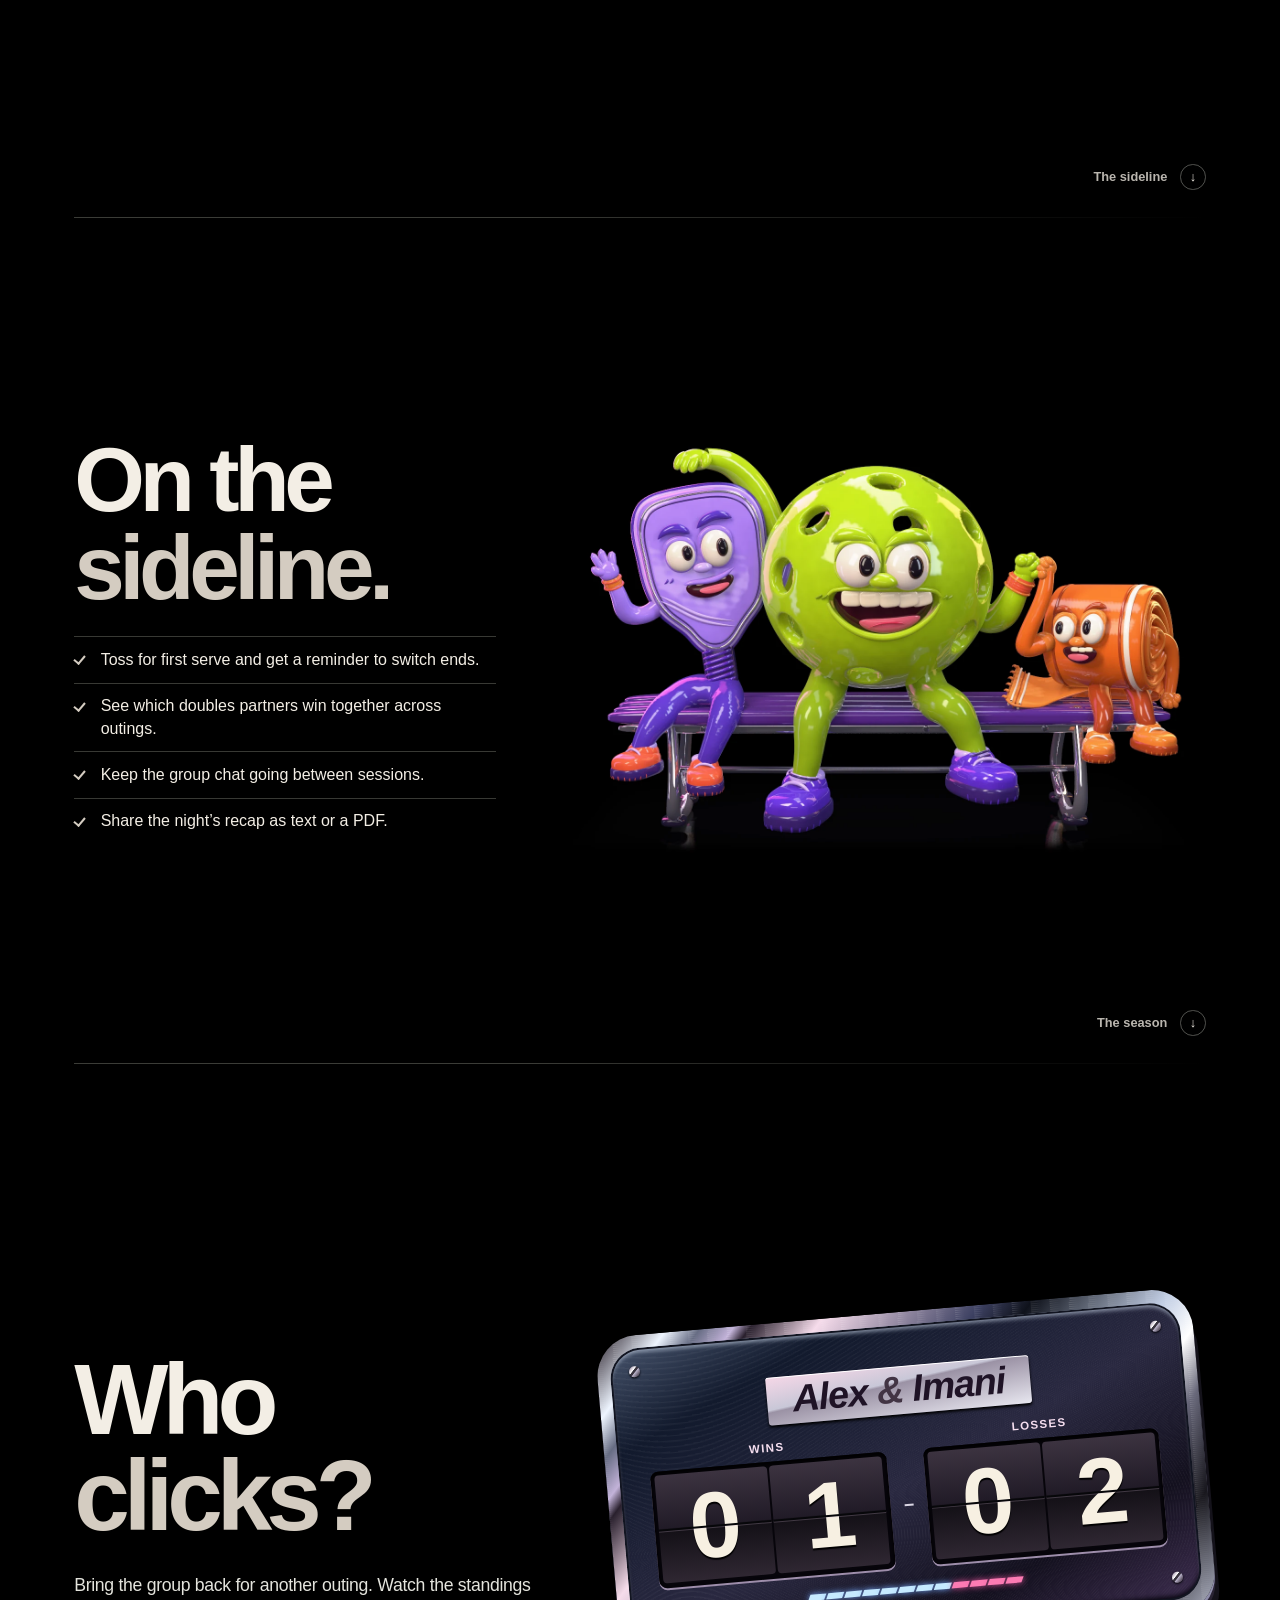
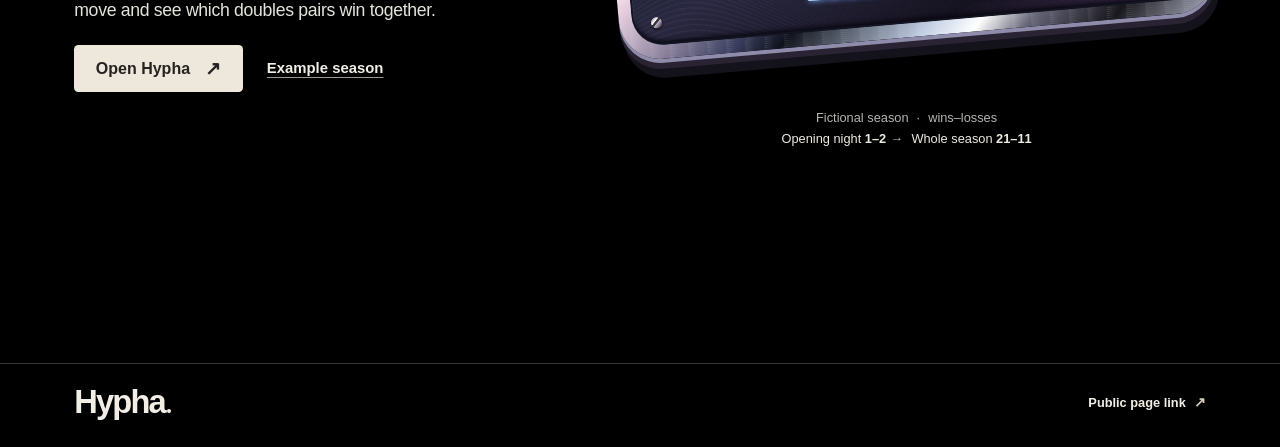
==== commit 2d4e80c5: "Use the Helvetica system stack across Pages and clarify partner rotation" ====
--- a/docs/play/index.html
+++ b/docs/play/index.html
@@ -8,6 +8,7 @@
   <title>Hypha — Courtside scorekeeping</title>
   <link rel="canonical" href="https://fcw1987.github.io/hypha-source/play/">
   <link rel="icon" href="./media/icon.png" type="image/png">
+  <link rel="stylesheet" href="../assets/type.css">
   <link rel="stylesheet" href="./play.css">
   <script src="./sculptures.js" defer></script>
   <script src="./play.js" defer></script>
@@ -79,7 +80,7 @@
           </div>
         </div>
         <dl class="formats scene-copy">
-          <div><dt>Partner rotation</dt><dd>With four on one court, swap partners each game or stay together for a best-of-three. You can reorder the matchups still to come.</dd></div>
+          <div><dt>Partner rotation</dt><dd>Mix up partners across games in a round robin, or keep the same partner for a best-of-three series.</dd></div>
           <div><dt>Court ladder</dt><dd>Win up, lose down. Each round reshuffles the courts.</dd></div>
           <div><dt>Tournament</dt><dd>Start in pools. Seed the playoffs. Play down to the final.</dd></div>
         </dl>
--- a/docs/assets/type.css
+++ b/docs/assets/type.css
@@ -0,0 +1,9 @@
+/* Shared typography for the player guide and courtside landing page. */
+:root {
+  --font-sans: "Helvetica Neue", Helvetica, Arial, sans-serif;
+  font-family: var(--font-sans);
+}
+
+button, input, select, optgroup, textarea, kbd, code, pre, samp {
+  font-family: inherit;
+}
--- a/docs/play/play.css
+++ b/docs/play/play.css
@@ -1,10 +1,3 @@
-@font-face {
-  font-family: Barlow Condensed;
-  src: url("./media/barlow-condensed-black-italic.woff2") format("woff2");
-  font-weight: 900;
-  font-style: italic;
-  font-display: swap;
-}
 :root {
   color-scheme: dark;
   --ink: #000;
@@ -12,13 +5,11 @@
   --secondary-type: #d4ccc1;
   --muted: #b9b5ae;
   --focus: #cdbddb;
-  --headline: "STIX Two Text", Georgia, "Times New Roman", serif;
   --edge: clamp(1.2rem, 5.8vw, 7.2rem);
-  --display: "Barlow Condensed", Impact, "Arial Narrow", sans-serif;
 }
 *, *::before, *::after { box-sizing: border-box; }
 html { background: var(--ink); scroll-padding-top: 5rem; }
-body { margin: 0; color: var(--paper); background: var(--ink); font: 1rem/1.45 Arial, Helvetica, sans-serif; }
+body { margin: 0; color: var(--paper); background: var(--ink); font: 1rem/1.45 var(--font-sans); }
 [hidden] { display: none !important; }
 h1, h2, p, figure, dl, dd { margin: 0; }
 a { color: inherit; }
@@ -30,10 +21,10 @@
 .mast { position: fixed; z-index: 10; inset: 0 0 auto; padding: .65rem var(--edge) .85rem; background: linear-gradient(#000 29%,rgba(0,0,0,.85) 65%,transparent); }
 .mast-in, footer { display: flex; align-items: center; justify-content: space-between; }
 .mast-in { max-width: 1640px; margin: auto; }
-.brand { display: inline-flex; align-items: baseline; gap: .055em; width: fit-content; color: var(--paper); font: 500 clamp(1.9rem,2.55vw,2.65rem)/1.07 var(--headline); letter-spacing: -.055em; text-decoration: none; }
+.brand { display: inline-flex; align-items: baseline; gap: .055em; width: fit-content; color: var(--paper); font: 700 clamp(1.9rem,2.55vw,2.65rem)/1.04 var(--font-sans); letter-spacing: -.055em; text-decoration: none; }
 .brand-dot { position: relative; top: -.02em; width: .12em; height: .12em; background: currentColor; border-radius: 50%; }
 nav { display: flex; gap: clamp(.8rem,2.4vw,2rem); align-items: center; }
-nav a, .next-chapter, footer #share { font: 600 .8rem/1.2 Arial, sans-serif; text-decoration: none; }
+nav a, .next-chapter, footer #share { font: 600 .8rem/1.2 var(--font-sans); text-decoration: none; }
 .nav-guide { display: inline-flex; align-items: center; min-height: 44px; gap: .48rem; }
 .nav-guide span, footer #share span { color: var(--secondary-type); font-size: 1.1em; }
 .nav-guide:hover, footer #share:hover, .next-chapter:hover { color: var(--paper); text-decoration: underline; text-underline-offset: .25em; }
@@ -48,10 +39,10 @@
 .lead, .season-copy { grid-area: 3 / 1; }
 .sport { margin: 0 0 1.1rem .14rem; color: var(--muted); font-size: .88rem; font-weight: 500; letter-spacing: .018em; }
 .sport span { display: none; }
-h1, h2 { width: fit-content; color: var(--paper); font: 400 clamp(4.9rem,8.55vw,9.5rem)/.94 var(--headline); letter-spacing: -.055em; }
+h1, h2 { width: fit-content; color: var(--paper); font: 600 clamp(4.5rem,7.8vw,8.8rem)/.96 var(--font-sans); letter-spacing: -.06em; }
 h1 span, h1 em, h2 span, h2 em { display: block; }
 h1 em, h2 em { color: var(--secondary-type); font-style: normal; }
-.scene-copy > p:not(.friend) { max-width: 30rem; color: #e4e4dd; font-size: clamp(1.05rem,1.38vw,1.37rem); line-height: 1.44; letter-spacing: -.018em; }
+.scene-copy > p:not(.friend) { max-width: 31rem; text-wrap: pretty; color: #e4e4dd; font-size: clamp(1.05rem,1.38vw,1.37rem); line-height: 1.44; letter-spacing: -.018em; }
 .lead, .season-copy { padding-top: clamp(1.35rem,2.3vw,2.5rem); }
 .actions { display: flex; flex-wrap: wrap; gap: .45rem 1.5rem; align-items: center; margin: 1.35rem 0 0; }
 .primary { display: inline-flex; align-items: center; gap: .95rem; min-height: 47px; padding: .7rem 1.35rem; border-radius: .27rem; color: #26221f; background: #eee7dc; font-weight: 650; text-decoration: none; }
@@ -68,16 +59,16 @@
 .glass { container-type: inline-size; background: #10171b; text-decoration: none; cursor: pointer; }
 .glass > * { pointer-events: none; }
 .glass:focus-visible::before { content: ""; position: absolute; z-index: 3; inset: 4%; border: 3px solid var(--focus); border-radius: 8%; box-shadow: 0 0 0 2px #17131b; pointer-events: none; }
-/* Shared broadcast score, rendered from these same elements for the master. */
+/* The HTML score overlay sits inside the painted screen. */
 .scorebug { position:absolute; z-index:2; left:4.6%; right:4.6%; bottom:4.1%; padding:1px; background:#e2d6aa; color:#fff9e5; clip-path:polygon(2% 0,100% 0,98% 100%,0 100%); filter:drop-shadow(0 1px 1px #000); }
 .score-teams { display:grid; grid-template-columns:1fr 1fr; gap:1px; background:#dacb9f; }
-.score-team { --club:#a9dca3; display:grid; grid-template-columns:clamp(19px,6.6cqw,32px) minmax(0,1fr) clamp(17px,5.7cqw,29px); gap:clamp(2px,.9cqw,6px); align-items:center; position:relative; isolation:isolate; padding:clamp(2px,.56cqw,4px) 3% clamp(2px,.56cqw,4px) 6%; background:linear-gradient(103deg,#183e37 0%,#102b27 77%,#132c26 100%); border-bottom:2px solid var(--club); text-align:left; line-height:1; min-width:0; }
+.score-team { --club:#a9dca3; display:grid; grid-template-columns:clamp(15px,6cqw,31px) minmax(0,1fr) clamp(14px,5.4cqw,28px); gap:clamp(1.5px,.65cqw,4px); align-items:center; position:relative; isolation:isolate; padding:clamp(2px,.56cqw,4px) 3% clamp(2px,.56cqw,4px) 6%; background:linear-gradient(103deg,#183e37 0%,#102b27 77%,#132c26 100%); border-bottom:2px solid var(--club); text-align:left; line-height:1; min-width:0; }
 .score-team.static { --club:#ff9a78; padding-left:3%; padding-right:9%; background:linear-gradient(103deg,#4c2d2b 0%,#372425 77%,#342326 100%); }
 .score-team .club-crest { width:100%; height:auto; aspect-ratio:1; display:block; }
 .score-team span { display:flex; flex-flow:column nowrap; align-items:flex-start; gap:.05em; }
-.score-team small { color:#f5eccf; font:700 clamp(9px,2.35cqw,12px)/1 Arial,sans-serif; letter-spacing:.025em; }
-.score-team b { color:#fff9e8; text-transform:uppercase; font:italic 900 clamp(13px,4.4cqw,22px)/.85 "Barlow Condensed",Arial,sans-serif; letter-spacing:.005em; }
-.score-team strong { display:grid; align-self:stretch; place-items:center; padding:0 0.04em; color:#122a28; background:var(--club); font:italic 900 clamp(19px,5.8cqw,30px)/.95 "Barlow Condensed",Arial,sans-serif; font-variant-numeric:tabular-nums; clip-path:polygon(14% 0,100% 0,86% 100%,0 100%); }
+.score-team small { color:#f5eccf; font:600 clamp(9px,2.35cqw,12px)/1 var(--font-sans); letter-spacing:.025em; }
+.score-team b { color:#fff9e8; text-transform:uppercase; font:italic 700 clamp(10px,3.9cqw,20px)/.98 var(--font-sans); letter-spacing:-.025em; }
+.score-team strong { display:grid; align-self:stretch; place-items:center; padding:0 0.04em; color:#122a28; background:var(--club); font:italic 700 clamp(16px,5.6cqw,28px)/1 var(--font-sans); font-variant-numeric:tabular-nums; clip-path:polygon(14% 0,100% 0,86% 100%,0 100%); }
 .broadcast-shot { overflow: hidden; position: absolute; inset: 0; }
 .broadcast-shot img, .broadcast-shot video { position: absolute; inset: 0; width: 100%; height: 100%; display: block; object-fit: fill; }
 .glass[data-frame="film"] #telecast-poster { visibility: hidden; }
@@ -132,13 +123,13 @@
 .record { grid-area: 1 / 2 / 5 / 3; position: relative; align-self: center; justify-self: center; width: min(100%,660px); padding: 1rem 0 0 1.5rem; }
 .rig { border-radius: 2.6rem; padding: clamp(8px,1.05vw,16px); position: relative; background: repeating-linear-gradient(3deg,#fff2 0px,transparent .5px,transparent 2px),linear-gradient(131deg,#251c26,#eef5ff 8%,#666c83 12%,#c3b3d9 16%,#29202d 18%,#f6dceb 26%,#3d4162 44%,#0f121b 50%,#c2cee4 66%,#fff 72%,#656577 78%,#18171d 88%,#b5b9ca); box-shadow: 0 4px 0 #8e8caa,0 10px 0 #292334,3px 19px 0 #14121a; transform: rotate(-5deg); }
 .bezel { position: relative; isolation: isolate; overflow: hidden; border-radius: 1.95rem; padding: clamp(1.9rem,3.15vw,3.5rem) clamp(1.1rem,2.4vw,2.7rem) clamp(1.65rem,2.5vw,2.45rem); background: repeating-radial-gradient(ellipse at 10% 70%,#ffffff0b 0 .5px,transparent 1px 3px),linear-gradient(155deg,#45526a,#121a2d 19%,#292840 52%,#13101e 78%,#3d2d4f); box-shadow: inset 0 0 0 2px #121521,inset 0 4px 4px #c4d1e3aa,inset 0 -4px 5px #07050e; }
-.nameplate { width: fit-content; margin: 0 auto 1rem; padding: .25rem 1.6rem .32rem; border-radius: .2rem; color: #1f1326; background: linear-gradient(172deg,#f5d7e7,#c8c7d7 39%,#9b92a5 42%,#e7e6ef); box-shadow: inset 0 1px 0 #fff,0 2px 3px #000; text-align: center; font: italic 900 clamp(1.4rem,3.3vw,3.55rem)/1 var(--display); letter-spacing: -.017em; }
+.nameplate { width: fit-content; margin: 0 auto 1rem; padding: .25rem 1.6rem .32rem; border-radius: .2rem; color: #1f1326; background: linear-gradient(172deg,#f5d7e7,#c8c7d7 39%,#9b92a5 42%,#e7e6ef); box-shadow: inset 0 1px 0 #fff,0 2px 3px #000; text-align: center; font: italic 700 clamp(1.4rem,2.95vw,3.1rem)/1.04 var(--font-sans); letter-spacing: -.03em; }
 .nameplate i { color: #423444; }
 .wheels { display: flex; align-items: center; justify-content: center; gap: clamp(.33rem,1.1vw,1.1rem); }
 .bank { flex: 1; min-width: 0; }
-.bank > span { display: block; margin-bottom: .35rem; text-align: center; font: 700 clamp(.58rem,.88vw,.88rem)/1.2 ui-monospace,Menlo,monospace; color: #f5deef; letter-spacing: .12em; }
+.bank > span { display: block; margin-bottom: .35rem; text-align: center; font: 700 clamp(.62rem,.9vw,.88rem)/1.2 var(--font-sans); color: #f5deef; letter-spacing: .12em; }
 .digits { display: flex; gap: .12rem; padding: .27rem; border-radius: .5rem; background: #07050b; box-shadow: 0 2px 0 #9e8eab,inset 0 3px 5px #000; }
-.digits b { position: relative; isolation: isolate; flex: 1; min-width: 0; display: block; text-align: center; border-radius: .25rem; color: #f7f0e2; background: linear-gradient(#3c3340,#211b27 49%,#131016 51%,#2f2732); font: 800 clamp(3.5rem,7.7vw,8.7rem)/1.16 "Arial Narrow",Arial,sans-serif; letter-spacing: -.08em; padding-right: .07em; text-shadow: 0 2px 1px #020102; }
+.digits b { position: relative; isolation: isolate; flex: 1; min-width: 0; display: block; text-align: center; border-radius: .25rem; color: #f7f0e2; background: linear-gradient(#3c3340,#211b27 49%,#131016 51%,#2f2732); font: 700 clamp(3.4rem,7.3vw,8.4rem)/1.16 var(--font-sans); font-variant-numeric: tabular-nums; letter-spacing: -.07em; padding-right: .07em; text-shadow: 0 2px 1px #020102; }
 .digits b::after { content: ""; position: absolute; inset: 50% 0 auto; height: 2px; background: #07070a; box-shadow: 0 1px 0 #d4bad43c; }
 .digits b i { display: block; font: inherit; transform-origin: 50% 50%; }
 .dash { width: .55rem; height: .15rem; margin-top: .8rem; background: #dbd7e4; }
@@ -147,7 +138,7 @@
 .meter-strip i:nth-last-child(-n+4) { background: #fd7bb3; box-shadow: 0 0 .35rem #e0539b; }
 .screw { position: absolute; width: clamp(.45rem,.85vw,.75rem); height: clamp(.45rem,.85vw,.75rem); border-radius: 50%; background: linear-gradient(133deg,#9c8ba3 7%,#fff 36%,#36323d 40%,#3c3540 51%,#bab4cb 56%,#635a69 80%); box-shadow: 0 1px 2px #030306; }
 .tl,.tr { top: 6%; } .bl,.br { bottom: 6%; } .tl,.bl { left: 3.3%; } .tr,.br { right: 3.3%; }
-figcaption { display: flex; flex-direction: column; gap: .25rem; align-items: center; position: relative; margin-top: clamp(2.7rem,5.6vw,5rem); color: #eeeae1; font: 500 clamp(.7rem,1vw,.86rem)/1.5 ui-monospace,Menlo,monospace; }
+figcaption { display: flex; flex-direction: column; gap: .25rem; align-items: center; position: relative; margin-top: clamp(2.7rem,5.6vw,5rem); color: #eeeae1; font: 500 clamp(.78rem,1vw,.9rem)/1.4 var(--font-sans); font-variant-numeric: tabular-nums; }
 .fiction { color: #b3b6b0; } figcaption i { margin: 0 .35em; color: #b9bbc1; font-style: normal; }
 footer { padding: 1rem var(--edge) 1.45rem; border-top: 1px solid #383934; } footer #share { display: inline-flex; align-items: center; min-height: 44px; gap: .5rem; }
 @media (min-width: 1700px) { .tv-outer { margin-left: -1.5vw; } }
@@ -203,10 +194,12 @@
   .still-ball { visibility: visible !important; }
 }
 
-.opener h1 { font-size: clamp(3rem,6.8vw,7.55rem); }
+.hero-heading { min-width: 0; container-type: inline-size; }
+.opener h1 { font-size: clamp(2rem, 16.4cqi, 7.45rem); line-height: .97; }
 .opener h1 em { white-space: nowrap; }
 @media (max-width:680px) {
-  .opener h1 { font-size: clamp(2.42rem,10.3vw,4.15rem); }
+  .opener h1 { font-size: clamp(2.7rem, 13.8cqi, 4.8rem); }
+  .opener h1 span, .opener h1 em { display: block; }
   .opener .lead { grid-area: 2 / 1; padding-top: .8rem; }
   .opener .tv-outer { grid-area: 3 / 1; margin: .65rem -4vw 0; }
   .mixer .duo-outer { grid-area: 1 / 1; margin: .15rem -2vw 1.05rem; }
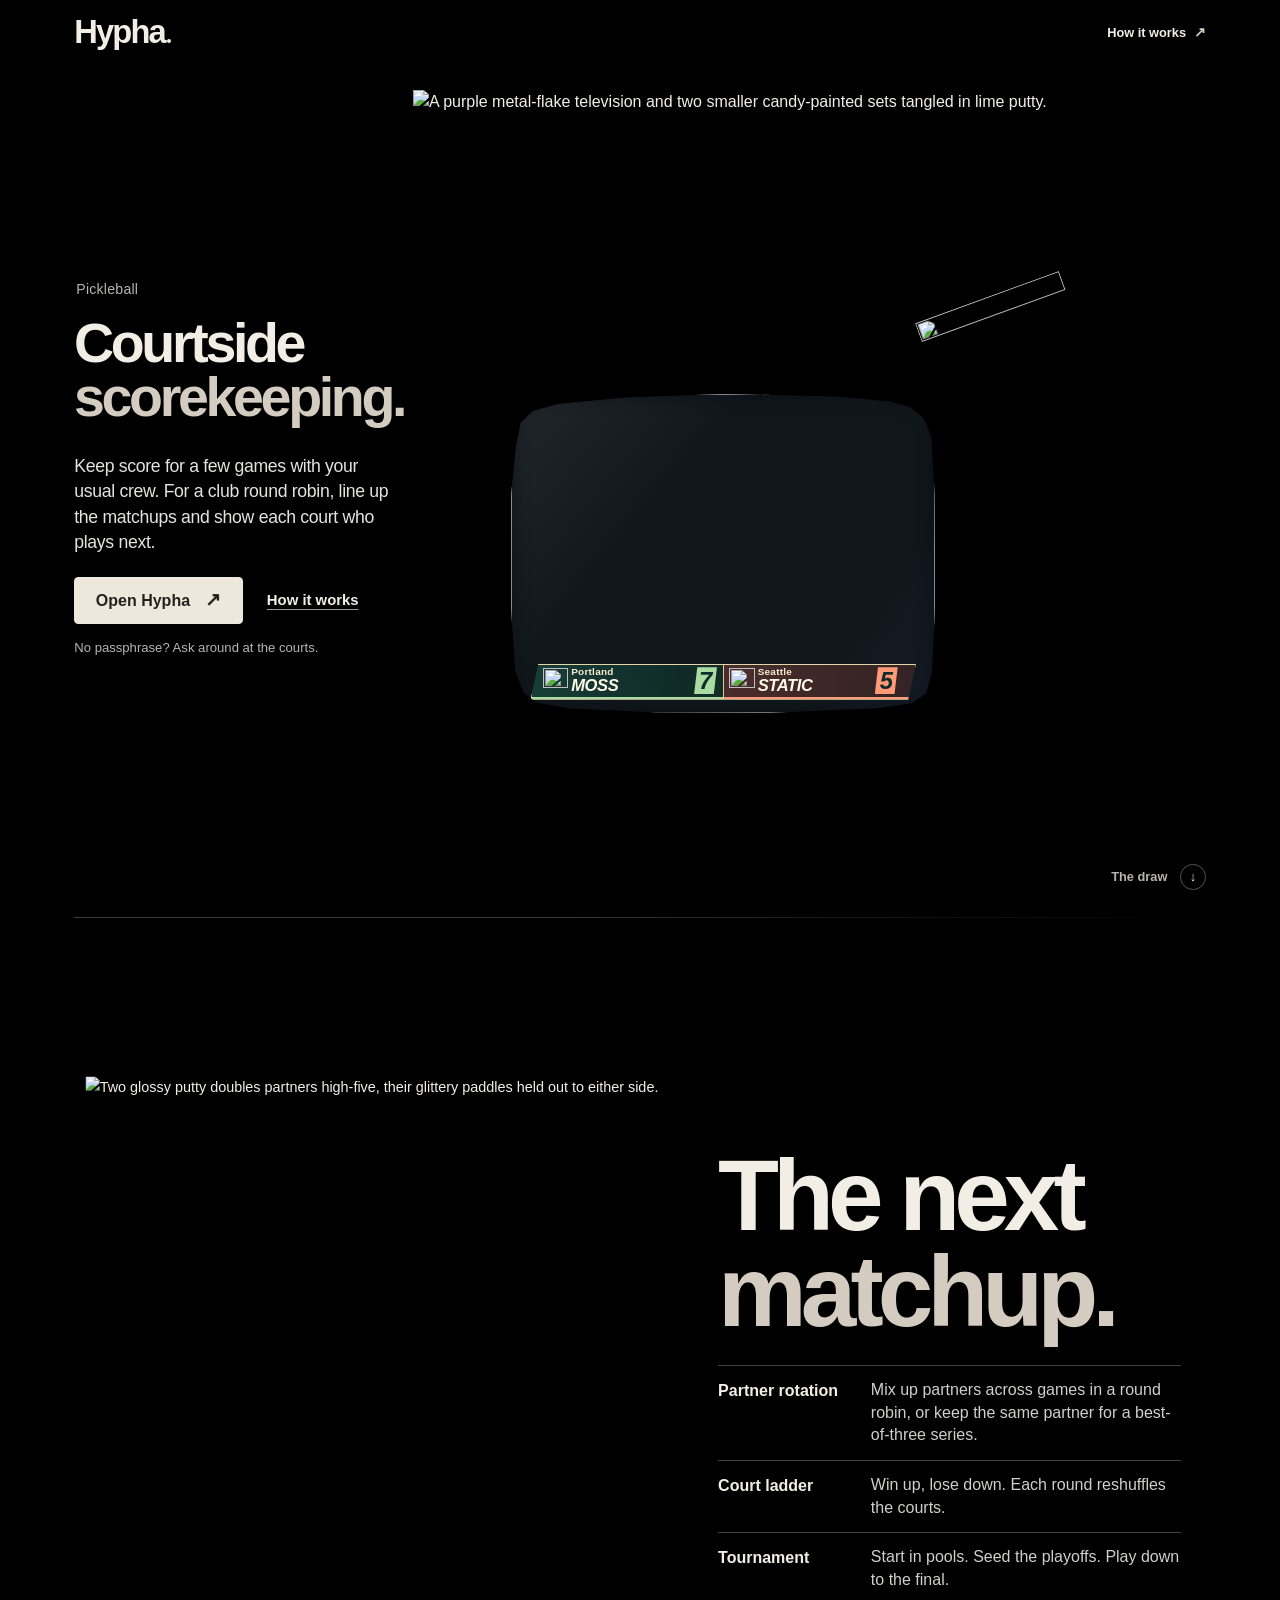
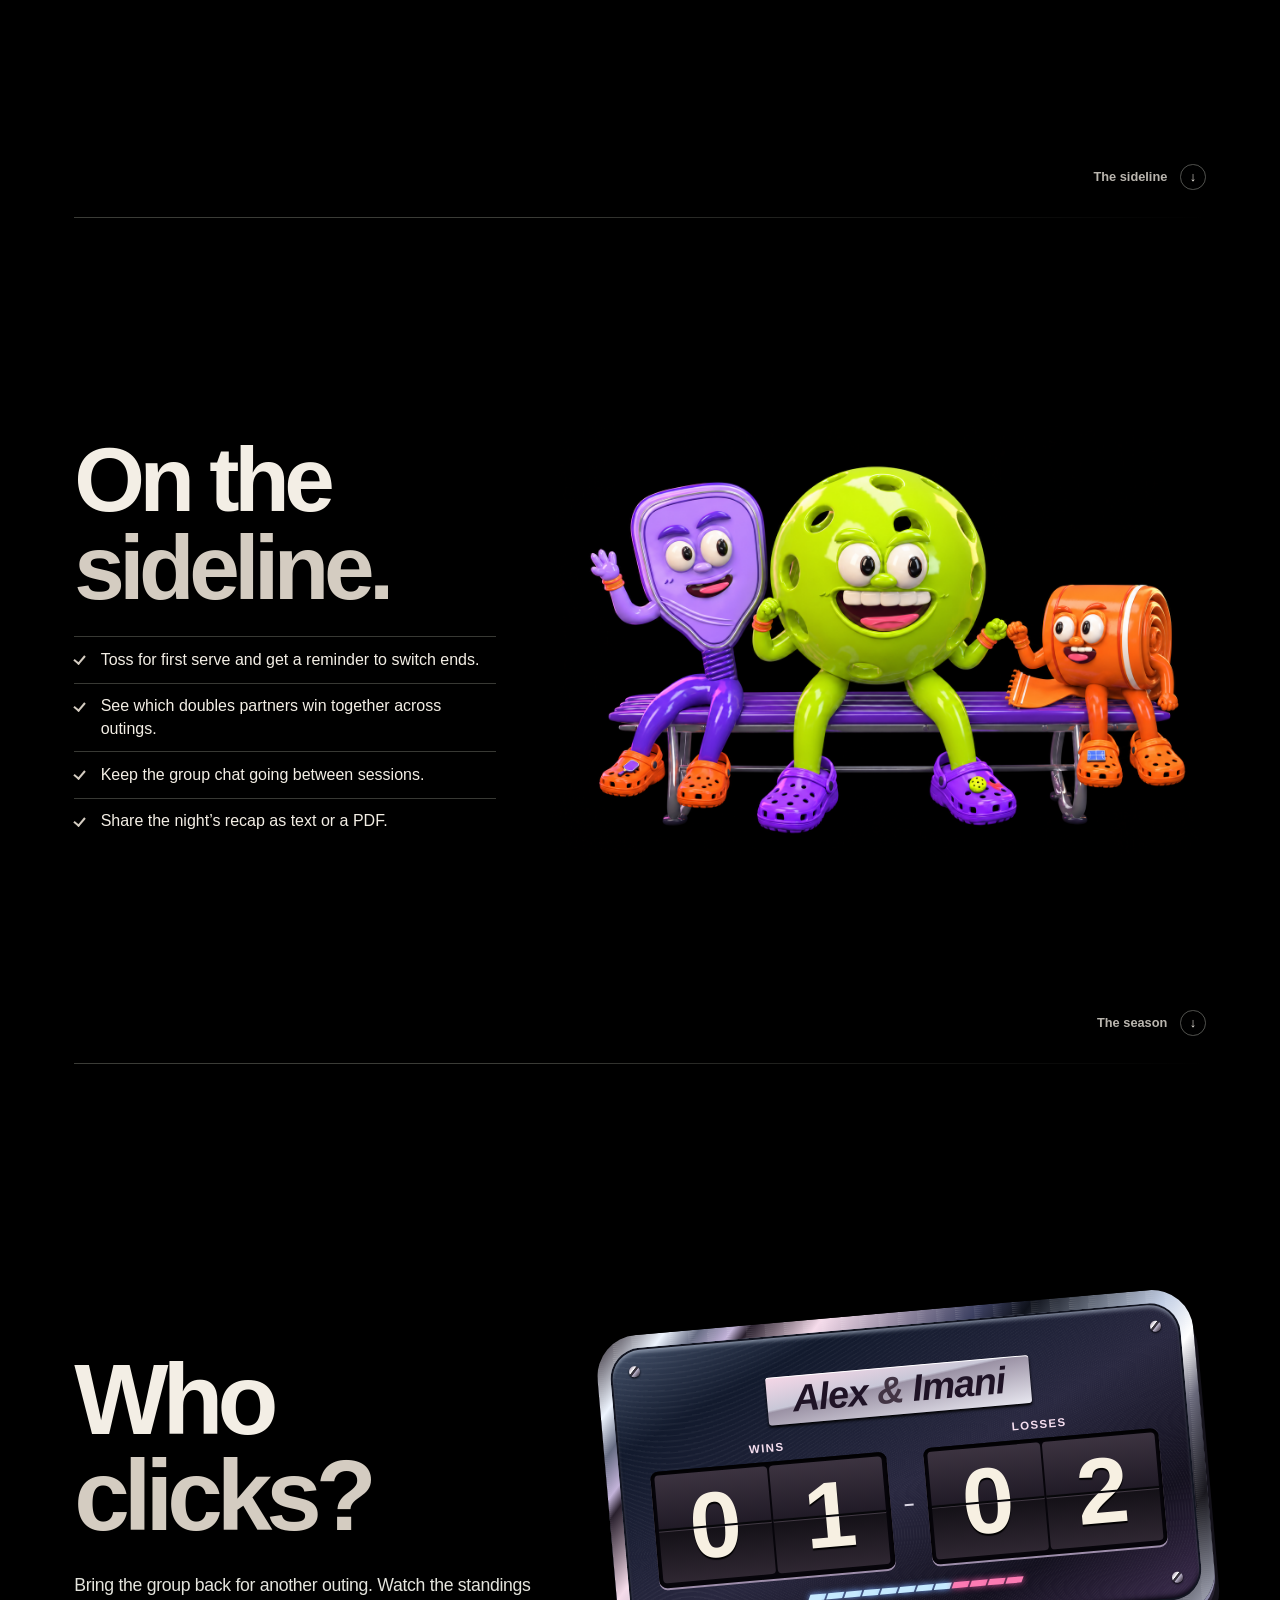
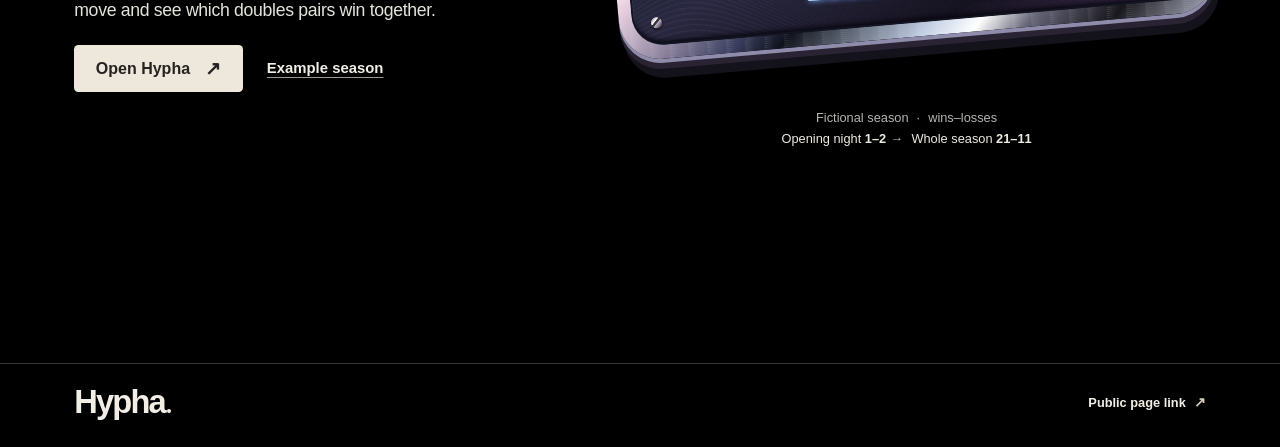
==== commit d73aa31a: "Refresh the sideline crew with three pickleball charms" ====
--- a/docs/play/index.html
+++ b/docs/play/index.html
@@ -99,7 +99,7 @@
             <li>Share the night’s recap as text or a PDF.</li>
           </ul>
         </div>
-        <img class="bench" src="./media/sideline.webp" width="1440" height="960" loading="lazy" decoding="async" alt="A lavender paddle waves while a lime pickleball and a coiled orange towel bump fists on a courtside bench.">
+        <img class="bench" src="./media/sideline-three-charms-c35b3b45.png" width="1536" height="1024" loading="lazy" decoding="async" alt="A lavender paddle waves as a lime pickleball and an orange towel bump fists on a bench. One clog in each pair carries a paddle, ball or court charm.">
       </div>
       <a class="next-chapter" href="#season">The season <span aria-hidden="true">↓</span></a>
     </section>
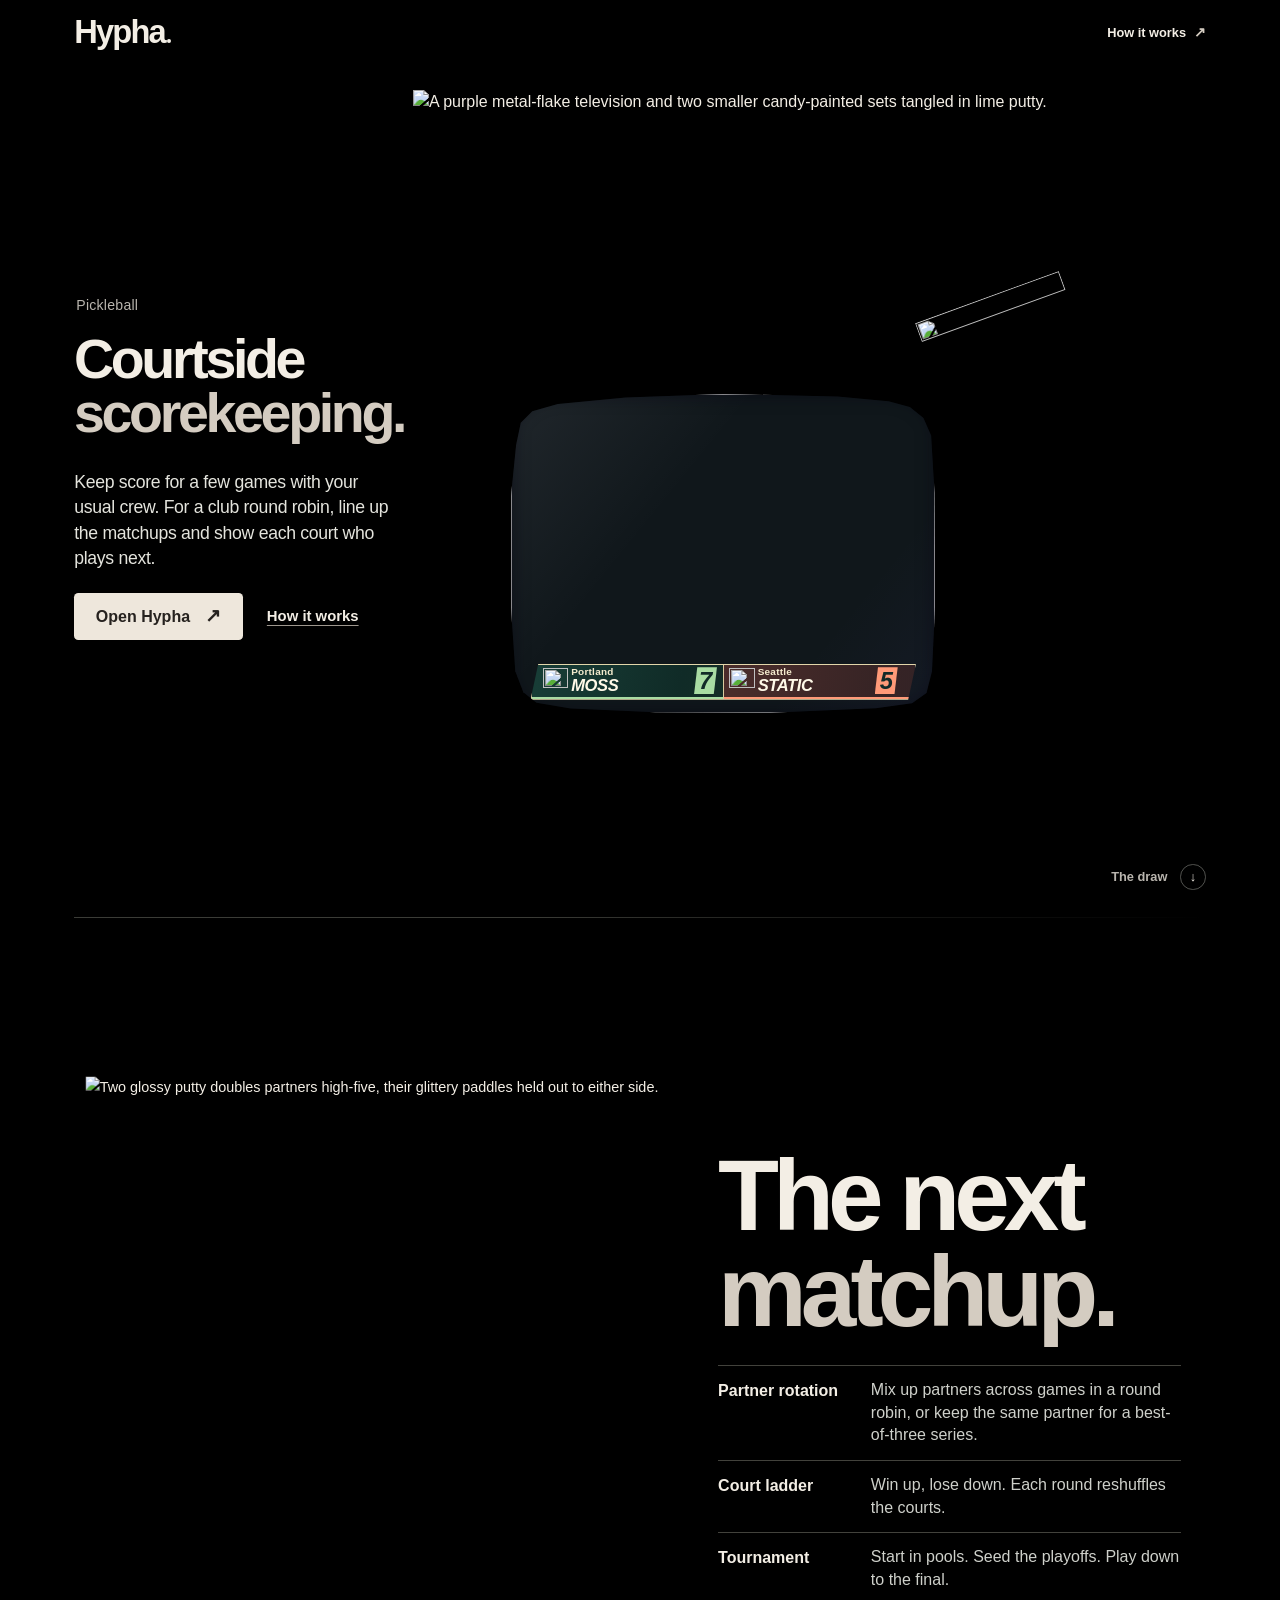
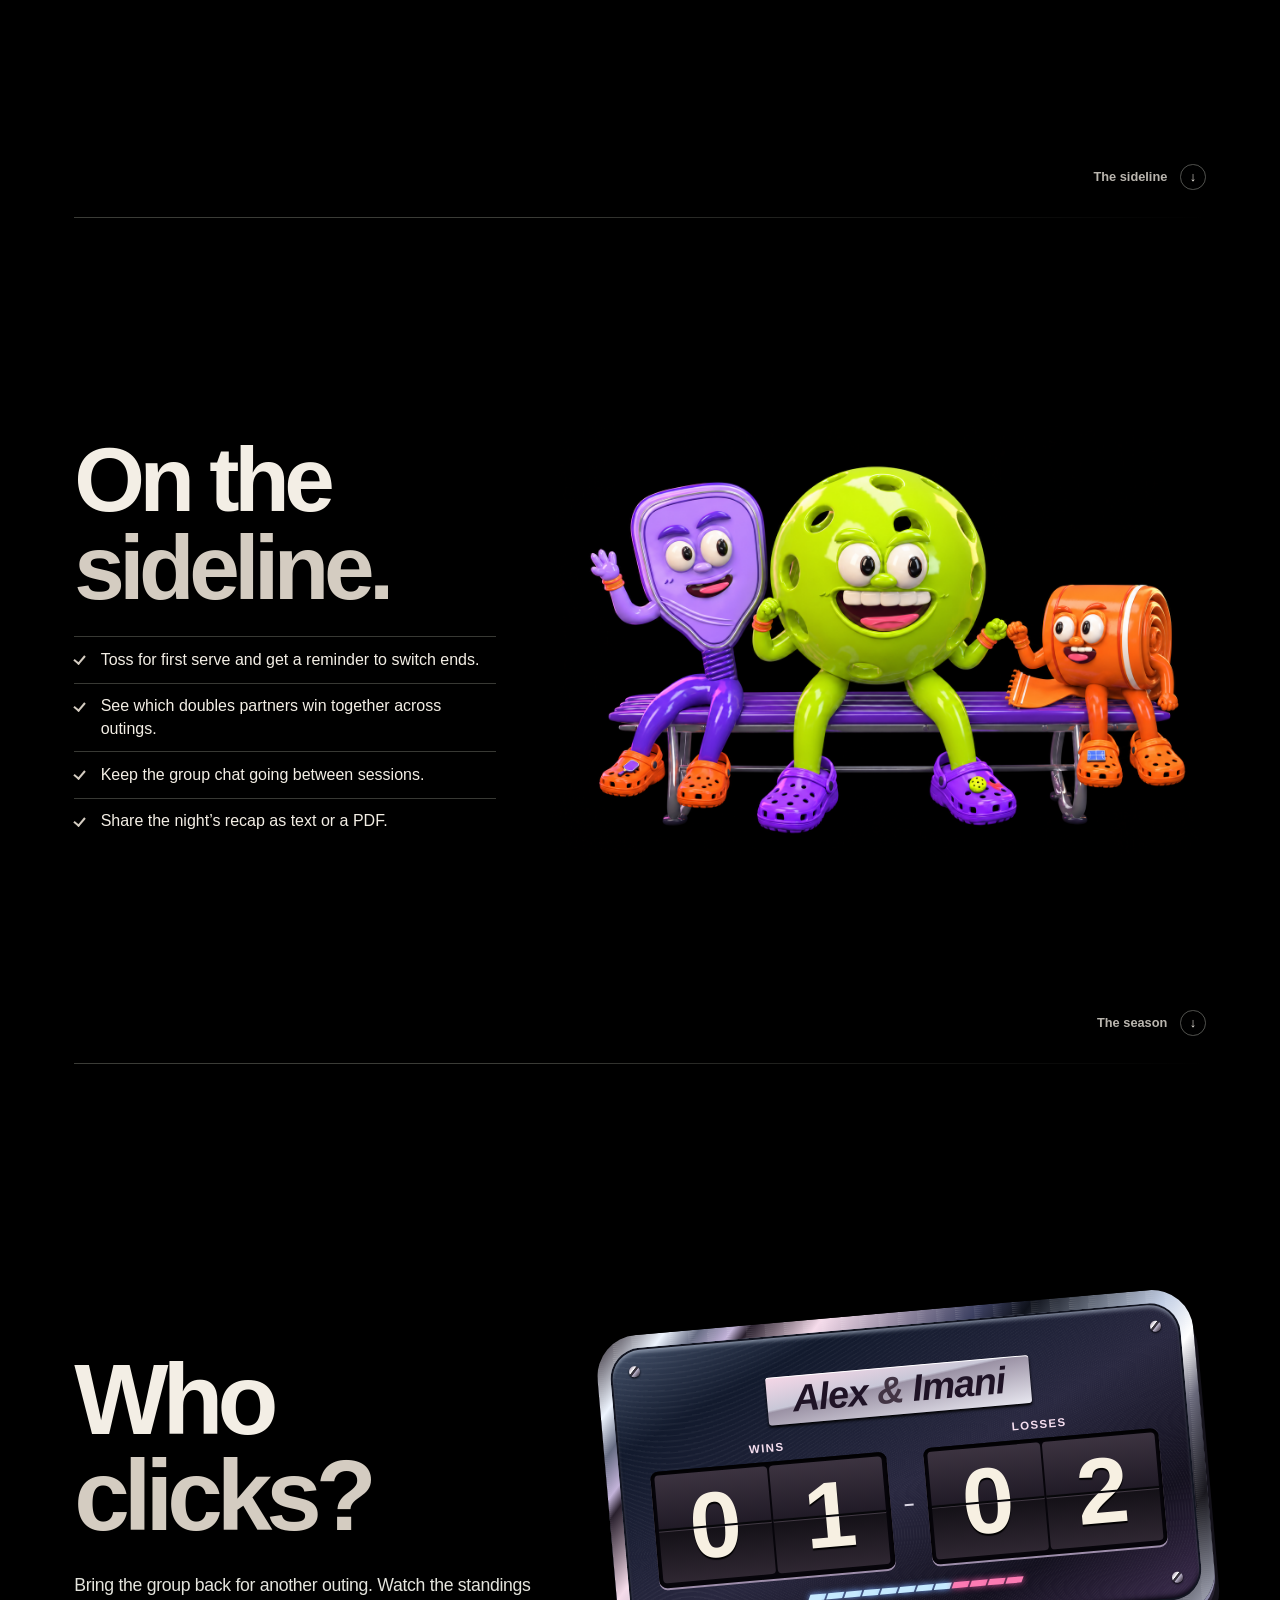
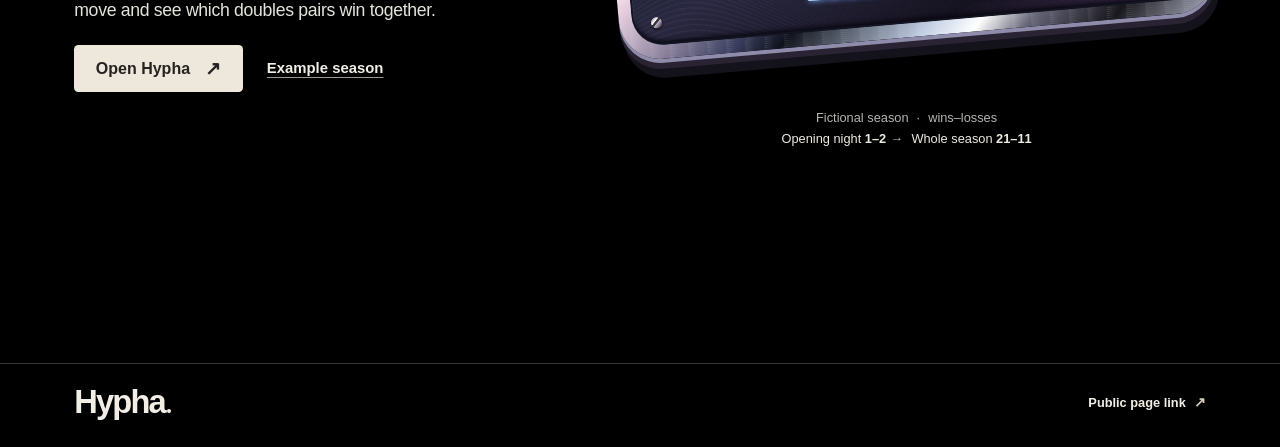
==== commit a117ad6e: "Update Hypha’s landing page and guide for public access" ====
--- a/docs/play/index.html
+++ b/docs/play/index.html
@@ -38,7 +38,6 @@
             <a class="primary" href="https://hypha.franklinwaggoner.chatgpt.site/">Open Hypha <span aria-hidden="true">↗</span></a>
             <a class="secondary" href="../index.html">How it works</a>
           </div>
-          <p class="friend">No passphrase? Ask around at the courts.</p>
         </div>
         <div class="tv-outer">
           <div class="tv-object" id="tv-object">
--- a/docs/play/play.css
+++ b/docs/play/play.css
@@ -42,7 +42,7 @@
 h1, h2 { width: fit-content; color: var(--paper); font: 600 clamp(4.5rem,7.8vw,8.8rem)/.96 var(--font-sans); letter-spacing: -.06em; }
 h1 span, h1 em, h2 span, h2 em { display: block; }
 h1 em, h2 em { color: var(--secondary-type); font-style: normal; }
-.scene-copy > p:not(.friend) { max-width: 31rem; text-wrap: pretty; color: #e4e4dd; font-size: clamp(1.05rem,1.38vw,1.37rem); line-height: 1.44; letter-spacing: -.018em; }
+.scene-copy > p { max-width: 31rem; text-wrap: pretty; color: #e4e4dd; font-size: clamp(1.05rem,1.38vw,1.37rem); line-height: 1.44; letter-spacing: -.018em; }
 .lead, .season-copy { padding-top: clamp(1.35rem,2.3vw,2.5rem); }
 .actions { display: flex; flex-wrap: wrap; gap: .45rem 1.5rem; align-items: center; margin: 1.35rem 0 0; }
 .primary { display: inline-flex; align-items: center; gap: .95rem; min-height: 47px; padding: .7rem 1.35rem; border-radius: .27rem; color: #26221f; background: #eee7dc; font-weight: 650; text-decoration: none; }
@@ -50,7 +50,6 @@
 .primary:hover { background: #fffaf2; }
 .secondary { min-height: 44px; display: inline-flex; align-items: center; font-size: .93rem; font-weight: 700; text-underline-offset: .28em; text-decoration-color: #9e978e; }
 .secondary:hover { text-decoration-color: var(--paper); text-decoration-thickness: 2px; }
-.friend { margin-top: .85rem; max-width: 29rem; color: var(--muted); font-size: .82rem; }
 .tv-outer, .duo-outer { align-self: center; justify-self: center; grid-area: 1 / 2 / 5 / 3; width: min(59vw,88vh,930px); width: min(59vw,88svh,930px); }
 .tv-object, .duo-object { position: relative; width: 100%; aspect-ratio: 1; transform-origin: 50% 60%; }
 .sculpture { display: block; width: 100%; height: 100%; object-fit: contain; }
@@ -162,10 +161,9 @@
   .tv-outer,.duo-outer,.record { grid-area: 2 / 1; }
   .tv-outer,.duo-outer { width: min(104vw,53svh,510px); margin: -.4rem -4vw -.7rem; }
   .lead,.formats,.season-copy { grid-area: 3 / 1; padding: 0; }
-  .scene-copy > p:not(.friend) { max-width: 32rem; font-size: clamp(1rem,3.95vw,1.2rem); line-height: 1.39; }
+  .scene-copy > p { max-width: 32rem; font-size: clamp(1rem,3.95vw,1.2rem); line-height: 1.39; }
   .actions { margin-top: .92rem; gap: .3rem 1.2rem; }
   .primary { min-height: 45px; padding: .67rem 1.18rem; }
-  .friend { font-size: .74rem; margin-top: .58rem; }
   .next-chapter { bottom: .35rem; font-size: .68rem; }
   .next-chapter span { width: 1.35rem; height: 1.35rem; }
   .draw-heading h2 { font-size: clamp(2.45rem,10.55vw,4.25rem); }
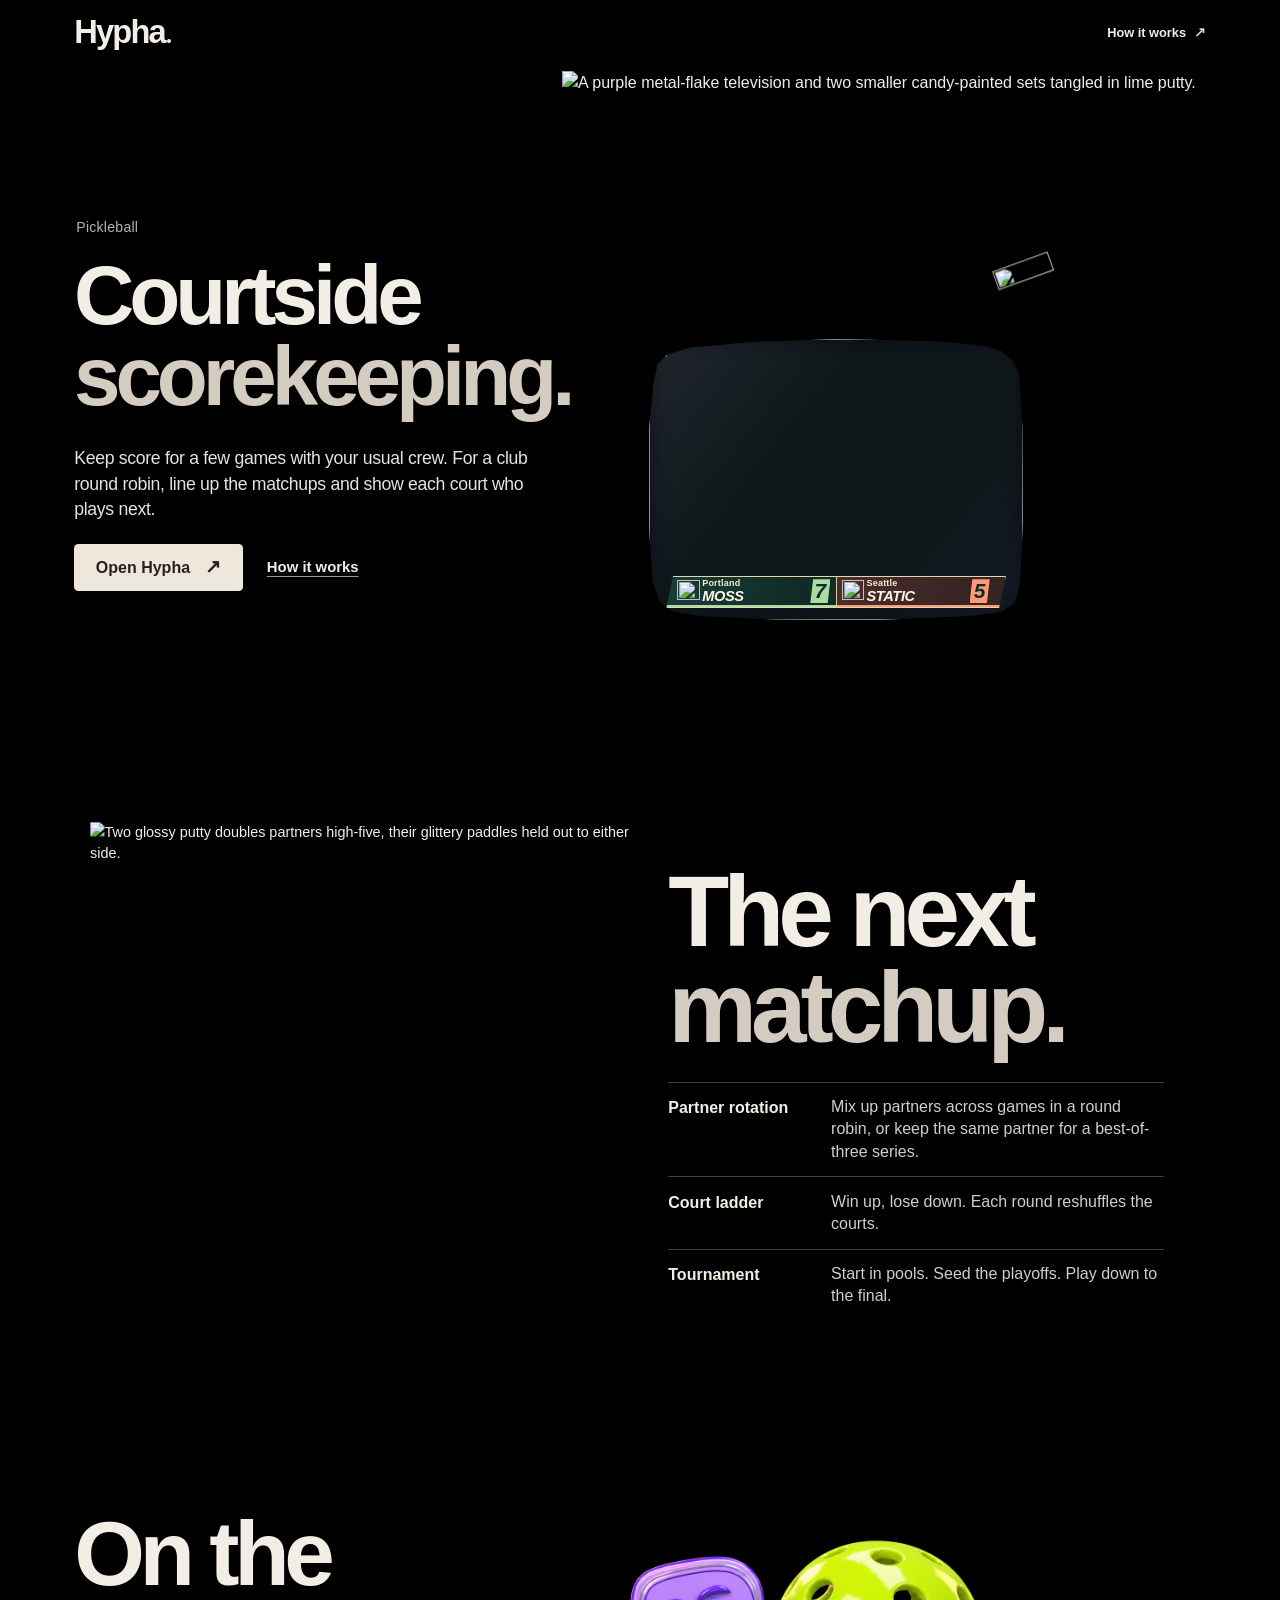
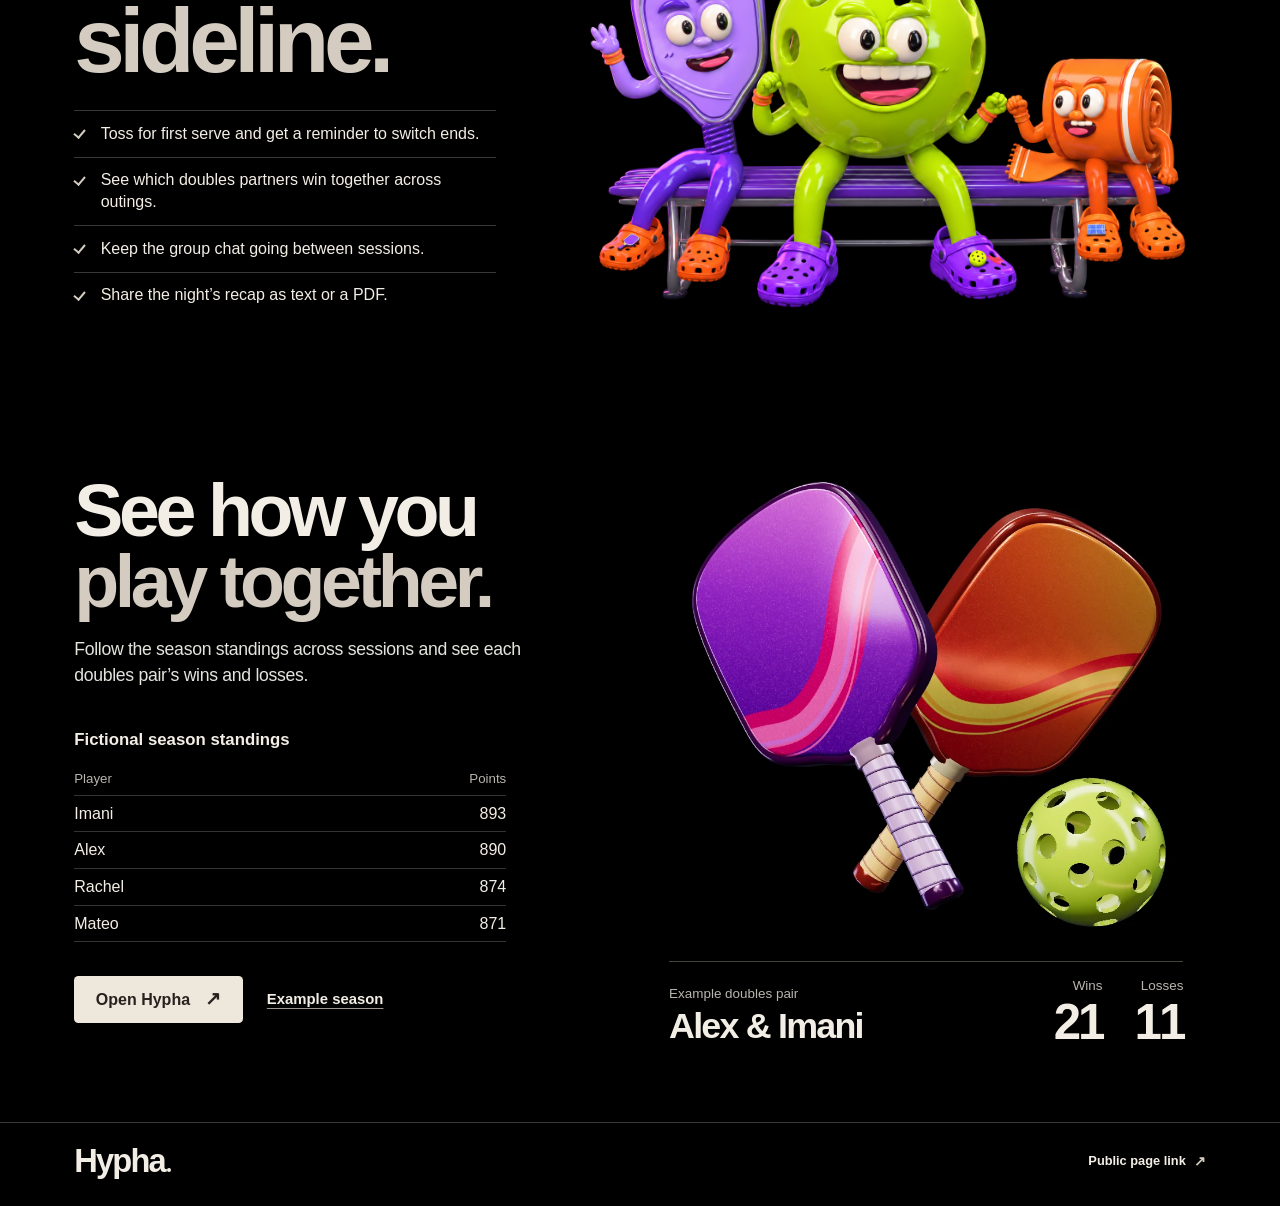
==== commit 9bc5c65f: "Show season standings and partner results in a continuous marketing page" ====
--- a/docs/play/index.html
+++ b/docs/play/index.html
@@ -59,7 +59,6 @@
           </div>
         </div>
       </div>
-      <a class="next-chapter" href="#draw">The draw <span aria-hidden="true">↓</span></a>
     </section>
 
     <section class="scene mixer" id="draw" aria-labelledby="draw-title">
@@ -84,7 +83,6 @@
           <div><dt>Tournament</dt><dd>Start in pools. Seed the playoffs. Play down to the final.</dd></div>
         </dl>
       </div>
-      <a class="next-chapter" href="#sideline">The sideline <span aria-hidden="true">↓</span></a>
     </section>
 
     <section class="scene sideline" id="sideline" aria-labelledby="sideline-title">
@@ -100,39 +98,37 @@
         </div>
         <img class="bench" src="./media/sideline-three-charms-c35b3b45.png" width="1536" height="1024" loading="lazy" decoding="async" alt="A lavender paddle waves as a lime pickleball and an orange towel bump fists on a bench. One clog in each pair carries a paddle, ball or court charm.">
       </div>
-      <a class="next-chapter" href="#season">The season <span aria-hidden="true">↓</span></a>
     </section>
 
     <section class="scene season" id="season" aria-labelledby="season-title">
-      <div class="scene-grid">
-        <div class="season-heading">
-          <h2 id="season-title"><span>Who</span> <em>clicks?</em></h2>
+      <div class="season-grid">
+        <div class="season-intro scene-copy">
+          <h2 id="season-title"><span>See how you</span> <em>play together.</em></h2>
+          <p>Follow the season standings across sessions and see each doubles pair’s wins and losses.</p>
         </div>
-        <figure class="record" id="record">
-          <div class="rig">
-            <div class="bezel">
-              <span class="screw tl" aria-hidden="true"></span><span class="screw tr" aria-hidden="true"></span>
-              <div class="nameplate">Alex <i>&amp;</i> Imani</div>
-              <div class="wheels" aria-hidden="true">
-                <div class="bank"><span>WINS</span><div class="digits" data-numbers="01,21"><b>0</b><b>1</b></div></div>
-                <i class="dash"></i>
-                <div class="bank"><span>LOSSES</span><div class="digits" data-numbers="02,11"><b>0</b><b>2</b></div></div>
-              </div>
-              <div class="meter-strip" aria-hidden="true"><i></i><i></i><i></i><i></i><i></i><i></i><i></i><i></i><i></i><i></i><i></i><i></i></div>
-              <span class="screw bl" aria-hidden="true"></span><span class="screw br" aria-hidden="true"></span>
-            </div>
-          </div>
+        <figure class="pair-result" id="record">
+          <img src="./media/season-paddles.webp" width="968" height="874" loading="lazy" decoding="async" alt="Two candy-striped pickleball paddles cross handles beside a glossy lime ball.">
           <figcaption>
-            <span class="fiction">Fictional season <i>·</i> wins–losses</span>
-            <span>Opening night <strong>1–2</strong><i aria-hidden="true">→</i> Whole season <strong>21–11</strong></span>
+            <div class="pair-names"><span>Example doubles pair</span><strong>Alex &amp; Imani</strong></div>
+            <dl class="pair-totals">
+              <div><dt>Wins</dt><dd>21</dd></div>
+              <div><dt>Losses</dt><dd>11</dd></div>
+            </dl>
           </figcaption>
         </figure>
-        <div class="season-copy scene-copy">
-          <p>Bring the group back for another outing. Watch the standings move and see which doubles pairs win together.</p>
-          <div class="actions">
-            <a class="primary" href="https://hypha.franklinwaggoner.chatgpt.site/">Open Hypha <span aria-hidden="true">↗</span></a>
-            <a class="secondary" href="../index.html#lantern">Example season</a>
-          </div>
+        <table class="season-standings">
+          <caption>Fictional season standings</caption>
+          <thead><tr><th scope="col">Player</th><th scope="col">Points</th></tr></thead>
+          <tbody>
+            <tr><th scope="row">Imani</th><td>893</td></tr>
+            <tr><th scope="row">Alex</th><td>890</td></tr>
+            <tr><th scope="row">Rachel</th><td>874</td></tr>
+            <tr><th scope="row">Mateo</th><td>871</td></tr>
+          </tbody>
+        </table>
+        <div class="actions season-actions">
+          <a class="primary" href="https://hypha.franklinwaggoner.chatgpt.site/">Open Hypha <span aria-hidden="true">↗</span></a>
+          <a class="secondary" href="../index.html#lantern">Example season</a>
         </div>
       </div>
     </section>
--- a/docs/play/play.css
+++ b/docs/play/play.css
@@ -24,33 +24,33 @@
 .brand { display: inline-flex; align-items: baseline; gap: .055em; width: fit-content; color: var(--paper); font: 700 clamp(1.9rem,2.55vw,2.65rem)/1.04 var(--font-sans); letter-spacing: -.055em; text-decoration: none; }
 .brand-dot { position: relative; top: -.02em; width: .12em; height: .12em; background: currentColor; border-radius: 50%; }
 nav { display: flex; gap: clamp(.8rem,2.4vw,2rem); align-items: center; }
-nav a, .next-chapter, footer #share { font: 600 .8rem/1.2 var(--font-sans); text-decoration: none; }
+nav a, footer #share { font: 600 .8rem/1.2 var(--font-sans); text-decoration: none; }
 .nav-guide { display: inline-flex; align-items: center; min-height: 44px; gap: .48rem; }
 .nav-guide span, footer #share span { color: var(--secondary-type); font-size: 1.1em; }
-.nav-guide:hover, footer #share:hover, .next-chapter:hover { color: var(--paper); text-decoration: underline; text-underline-offset: .25em; }
+.nav-guide:hover, footer #share:hover { color: var(--paper); text-decoration: underline; text-underline-offset: .25em; }
 .scene { position: relative; overflow: clip; background: #000; }
 .scene-grid {
-  display: grid; grid-template-columns: .9fr 1.1fr; grid-template-rows: 1fr auto auto 1fr;
-  min-height: max(100vh, 690px); min-height: max(100svh, 690px);
-  max-width: 1770px; margin: auto; padding: clamp(5.4rem,10vh,8.3rem) var(--edge) clamp(3.5rem,8vh,7rem);
-}
-.hero-heading, .lead, .draw-heading, .formats, .season-heading, .season-copy { position: relative; z-index: 3; }
-.hero-heading, .season-heading { grid-area: 2 / 1; }
-.lead, .season-copy { grid-area: 3 / 1; }
+  display: grid; grid-template-columns: minmax(0,.9fr) minmax(0,1.1fr); grid-template-rows: 1fr auto auto 1fr;
+  max-width: 1770px; margin: auto; padding: clamp(1.25rem,2.9vw,3.5rem) var(--edge);
+}
+.opener .scene-grid { padding-top: clamp(4.45rem,5.3vw,6.8rem); padding-bottom: clamp(.75rem,1.4vw,1.5rem); }
+.hero-heading, .lead, .draw-heading, .formats { position: relative; z-index: 3; }
+.hero-heading { grid-area: 2 / 1; }
+.lead { grid-area: 3 / 1; }
 .sport { margin: 0 0 1.1rem .14rem; color: var(--muted); font-size: .88rem; font-weight: 500; letter-spacing: .018em; }
 .sport span { display: none; }
 h1, h2 { width: fit-content; color: var(--paper); font: 600 clamp(4.5rem,7.8vw,8.8rem)/.96 var(--font-sans); letter-spacing: -.06em; }
 h1 span, h1 em, h2 span, h2 em { display: block; }
 h1 em, h2 em { color: var(--secondary-type); font-style: normal; }
 .scene-copy > p { max-width: 31rem; text-wrap: pretty; color: #e4e4dd; font-size: clamp(1.05rem,1.38vw,1.37rem); line-height: 1.44; letter-spacing: -.018em; }
-.lead, .season-copy { padding-top: clamp(1.35rem,2.3vw,2.5rem); }
+.lead { padding-top: clamp(1.35rem,2.3vw,2.5rem); }
 .actions { display: flex; flex-wrap: wrap; gap: .45rem 1.5rem; align-items: center; margin: 1.35rem 0 0; }
 .primary { display: inline-flex; align-items: center; gap: .95rem; min-height: 47px; padding: .7rem 1.35rem; border-radius: .27rem; color: #26221f; background: #eee7dc; font-weight: 650; text-decoration: none; }
 .primary span { font-size: 1.18rem; line-height: 1; }
 .primary:hover { background: #fffaf2; }
 .secondary { min-height: 44px; display: inline-flex; align-items: center; font-size: .93rem; font-weight: 700; text-underline-offset: .28em; text-decoration-color: #9e978e; }
 .secondary:hover { text-decoration-color: var(--paper); text-decoration-thickness: 2px; }
-.tv-outer, .duo-outer { align-self: center; justify-self: center; grid-area: 1 / 2 / 5 / 3; width: min(59vw,88vh,930px); width: min(59vw,88svh,930px); }
+.tv-outer, .duo-outer { align-self: center; justify-self: center; grid-area: 1 / 2 / 5 / 3; width: min(52vw,820px); }
 .tv-object, .duo-object { position: relative; width: 100%; aspect-ratio: 1; transform-origin: 50% 60%; }
 .sculpture { display: block; width: 100%; height: 100%; object-fit: contain; }
 .glass { position: absolute; left: 13%; top: 40.25%; width: 56.2%; height: 42.2%; overflow: hidden; clip-path: polygon(1.2% 16%, 2.3% 9%, 5% 5.4%, 11% 3.1%, 27% 1.1%, 50% 0, 77% .8%, 89% 2.3%, 94% 4.1%, 97.2% 7.5%, 99% 13%, 99.8% 31%, 100% 64%, 99.2% 87%, 97.9% 93.8%, 94.5% 97%, 86% 98.6%, 61% 100%, 34% 99.9%, 14% 98.7%, 6% 96.9%, 2.9% 93.6%, 1% 87%, 0 67%, 0 32%); background: #142831; }
@@ -90,10 +90,7 @@
 .partner-mesh { position: absolute; inset: 0; }
 #catch { z-index: 2; pointer-events: none; }
 #catch i { display: block; position: absolute; left: 0; top: 0; width: var(--drop-size); height: var(--drop-size); border-radius: 50% 48% 42% 45%; background: radial-gradient(ellipse at 31% 22%,#fffce9 0 6%,var(--drop-light) 16%,var(--drop) 53%,var(--drop-dark) 94%); opacity: 0; }
-.next-chapter { position: absolute; right: var(--edge); bottom: 1.15rem; z-index: 4; display: inline-flex; min-height: 44px; align-items: center; gap: .8rem; color: var(--muted); }
-.next-chapter span { display: grid; place-items: center; width: 1.6rem; height: 1.6rem; border: 1px solid #51524e; border-radius: 50%; color: var(--paper); }
-.mixer::before, .sideline::before, .season::before { content: ""; position: absolute; inset: 0 var(--edge) auto; height: 1px; background: linear-gradient(90deg,#3b3c37 40%,#3b3c3760,transparent); }
-.mixer .scene-grid { grid-template-columns: 1.05fr .95fr; }
+.mixer .scene-grid { grid-template-columns: minmax(0,1.05fr) minmax(0,.95fr); }
 .draw-heading { grid-area: 2 / 2; }
 .formats { grid-area: 3 / 2; margin-top: 1.6rem; max-width: 31rem; }
 .formats > div { display: grid; grid-template-columns: minmax(6rem,.63fr) 1.43fr; gap: 1rem; padding: .83rem 0; border-top: 1px solid #42423c; }
@@ -101,50 +98,61 @@
 .formats dd { color: #ced0ca; line-height: 1.4; }
 .draw-heading h2 { font-size: clamp(4.5rem,7.8vw,8.7rem); }
 .draw-heading em { white-space: nowrap; }
-.duo-outer { grid-area: 1 / 1 / 5 / 2; width: min(52vw,83vh,850px); width: min(52vw,83svh,850px); margin-left: -1.7vw; }
+.duo-outer { grid-area: 1 / 1 / 5 / 2; width: min(47vw,745px); margin-left: -1.7vw; }
 .duo-object { transform-origin: 56% 80%; }
 .duo-object .sculpture { transform: scale(.90); mask-image: linear-gradient(#000 90%, transparent 100%); }
 .duo-object .flight-port { left: 48.2428%; top: 21.56%; }
-.sideline-grid { display: grid; grid-template-columns: .78fr 1.22fr; align-items: center; gap: clamp(1.5rem,4vw,5rem); max-width: 1770px; min-height: min(94svh,900px); margin: 0 auto; padding: clamp(5rem,9vw,9rem) var(--edge); }
+.sideline-grid { display: grid; grid-template-columns: .78fr 1.22fr; align-items: center; gap: clamp(1.5rem,4vw,5rem); max-width: 1770px; margin: 0 auto; padding: clamp(2.75rem,5vw,6rem) var(--edge); }
 .sideline-copy h2 { font-size: clamp(4.25rem,7.1vw,8rem); }
 .sideline-checklist { list-style: none; max-width: 31rem; margin: 1.6rem 0 0; padding: 0; }
 .sideline-checklist li { position: relative; padding: .73rem 0 .73rem 1.65rem; border-top: 1px solid #383934; color: var(--paper); font-size: clamp(1rem,1.2vw,1.24rem); line-height: 1.38; }
 .sideline-checklist li::before { content: ""; position: absolute; left: .12rem; top: 1rem; width: .42rem; height: .7rem; border: solid var(--secondary-type); border-width: 0 2px 2px 0; transform: rotate(40deg); }
 .bench { display: block; width: 100%; height: auto; }
 @media (max-width: 680px) {
-  .sideline-grid { display: flex; flex-direction: column; justify-content: center; align-items: stretch; gap: 1.5rem; min-height: 94svh; padding: 4.65rem var(--edge) 3.8rem; }
+  .sideline-grid { display: flex; flex-direction: column; align-items: stretch; gap: 1.15rem; padding: 2.5rem var(--edge) 1.65rem; }
   .sideline-copy { display: contents; }
   .sideline-copy h2 { order: 0; font-size: clamp(2.65rem,11.3vw,4.6rem); }
   .bench { order: 1; }
   .sideline-checklist { order: 2; width: 100%; max-width: none; margin: 0; }
   .sideline-checklist li { font-size: 1rem; }
 }
-.record { grid-area: 1 / 2 / 5 / 3; position: relative; align-self: center; justify-self: center; width: min(100%,660px); padding: 1rem 0 0 1.5rem; }
-.rig { border-radius: 2.6rem; padding: clamp(8px,1.05vw,16px); position: relative; background: repeating-linear-gradient(3deg,#fff2 0px,transparent .5px,transparent 2px),linear-gradient(131deg,#251c26,#eef5ff 8%,#666c83 12%,#c3b3d9 16%,#29202d 18%,#f6dceb 26%,#3d4162 44%,#0f121b 50%,#c2cee4 66%,#fff 72%,#656577 78%,#18171d 88%,#b5b9ca); box-shadow: 0 4px 0 #8e8caa,0 10px 0 #292334,3px 19px 0 #14121a; transform: rotate(-5deg); }
-.bezel { position: relative; isolation: isolate; overflow: hidden; border-radius: 1.95rem; padding: clamp(1.9rem,3.15vw,3.5rem) clamp(1.1rem,2.4vw,2.7rem) clamp(1.65rem,2.5vw,2.45rem); background: repeating-radial-gradient(ellipse at 10% 70%,#ffffff0b 0 .5px,transparent 1px 3px),linear-gradient(155deg,#45526a,#121a2d 19%,#292840 52%,#13101e 78%,#3d2d4f); box-shadow: inset 0 0 0 2px #121521,inset 0 4px 4px #c4d1e3aa,inset 0 -4px 5px #07050e; }
-.nameplate { width: fit-content; margin: 0 auto 1rem; padding: .25rem 1.6rem .32rem; border-radius: .2rem; color: #1f1326; background: linear-gradient(172deg,#f5d7e7,#c8c7d7 39%,#9b92a5 42%,#e7e6ef); box-shadow: inset 0 1px 0 #fff,0 2px 3px #000; text-align: center; font: italic 700 clamp(1.4rem,2.95vw,3.1rem)/1.04 var(--font-sans); letter-spacing: -.03em; }
-.nameplate i { color: #423444; }
-.wheels { display: flex; align-items: center; justify-content: center; gap: clamp(.33rem,1.1vw,1.1rem); }
-.bank { flex: 1; min-width: 0; }
-.bank > span { display: block; margin-bottom: .35rem; text-align: center; font: 700 clamp(.62rem,.9vw,.88rem)/1.2 var(--font-sans); color: #f5deef; letter-spacing: .12em; }
-.digits { display: flex; gap: .12rem; padding: .27rem; border-radius: .5rem; background: #07050b; box-shadow: 0 2px 0 #9e8eab,inset 0 3px 5px #000; }
-.digits b { position: relative; isolation: isolate; flex: 1; min-width: 0; display: block; text-align: center; border-radius: .25rem; color: #f7f0e2; background: linear-gradient(#3c3340,#211b27 49%,#131016 51%,#2f2732); font: 700 clamp(3.4rem,7.3vw,8.4rem)/1.16 var(--font-sans); font-variant-numeric: tabular-nums; letter-spacing: -.07em; padding-right: .07em; text-shadow: 0 2px 1px #020102; }
-.digits b::after { content: ""; position: absolute; inset: 50% 0 auto; height: 2px; background: #07070a; box-shadow: 0 1px 0 #d4bad43c; }
-.digits b i { display: block; font: inherit; transform-origin: 50% 50%; }
-.dash { width: .55rem; height: .15rem; margin-top: .8rem; background: #dbd7e4; }
-.meter-strip { display: flex; width: 42%; height: .36rem; margin: 1.2rem auto 0; gap: .13rem; transform: skewX(-25deg); }
-.meter-strip i { flex: 1; background: #c6eaff; box-shadow: 0 0 .35rem #76a7f9; }
-.meter-strip i:nth-last-child(-n+4) { background: #fd7bb3; box-shadow: 0 0 .35rem #e0539b; }
-.screw { position: absolute; width: clamp(.45rem,.85vw,.75rem); height: clamp(.45rem,.85vw,.75rem); border-radius: 50%; background: linear-gradient(133deg,#9c8ba3 7%,#fff 36%,#36323d 40%,#3c3540 51%,#bab4cb 56%,#635a69 80%); box-shadow: 0 1px 2px #030306; }
-.tl,.tr { top: 6%; } .bl,.br { bottom: 6%; } .tl,.bl { left: 3.3%; } .tr,.br { right: 3.3%; }
-figcaption { display: flex; flex-direction: column; gap: .25rem; align-items: center; position: relative; margin-top: clamp(2.7rem,5.6vw,5rem); color: #eeeae1; font: 500 clamp(.78rem,1vw,.9rem)/1.4 var(--font-sans); font-variant-numeric: tabular-nums; }
-.fiction { color: #b3b6b0; } figcaption i { margin: 0 .35em; color: #b9bbc1; font-style: normal; }
+.season-grid {
+  display: grid; grid-template-columns: minmax(0,.94fr) minmax(0,1.06fr);
+  grid-template-areas: "intro pair" "standings pair" "links pair"; align-content: center;
+  column-gap: clamp(2rem,6vw,7.5rem); max-width: 1770px; margin: auto;
+  padding: clamp(2.75rem,4.4vw,5rem) var(--edge) clamp(3.5rem,6vw,7rem);
+}
+.season-intro { grid-area: intro; align-self: end; }
+.season-intro h2 { font-size: clamp(2.8rem,5.75vw,6.4rem); }
+.season-intro > p { margin-top: 1.25rem; }
+.season-standings {
+  grid-area: standings; align-self: center; border-collapse: collapse;
+  width: min(100%,27rem); margin-top: clamp(1.45rem,2.25vw,2.4rem);
+  font-variant-numeric: tabular-nums; text-align: left;
+}
+.season-standings caption { margin-bottom: .65rem; text-align: left; font-size: 1.05rem; font-weight: 650; }
+.season-standings thead th { color: var(--muted); font-size: .83rem; font-weight: 500; }
+.season-standings th, .season-standings td { padding: .39rem 0; border-bottom: 1px solid #343330; }
+.season-standings tbody th { font-weight: 500; }
+.season-standings tr > :last-child { text-align: right; }
+.season-actions { grid-area: links; align-self: start; margin-top: 1.45rem; }
+.pair-result { grid-area: pair; align-self: center; justify-self: center; width: min(100%,42rem); min-width: 0; }
+.pair-result img { width: 100%; height: auto; display: block; }
+.pair-result figcaption {
+  display: flex; justify-content: space-between; align-items: flex-end; gap: 1.5rem;
+  margin: .15rem 4% 0; padding-top: .85rem; border-top: 1px solid #45423e;
+}
+.pair-names, .pair-totals > div { display: grid; gap: .2rem; }
+.pair-names span, .pair-totals dt { color: var(--muted); font-size: .84rem; }
+.pair-names strong { font-size: clamp(1.45rem,2.8vw,2.85rem); letter-spacing: -.05em; line-height: 1.08; }
+.pair-totals { display: flex; gap: clamp(.95rem,2.5vw,2.1rem); text-align: right; }
+.pair-totals dd { color: var(--paper); font-weight: 600; font-size: clamp(1.9rem,3.85vw,3.8rem); line-height: .95; letter-spacing: -.06em; font-variant-numeric: tabular-nums; }
+
 footer { padding: 1rem var(--edge) 1.45rem; border-top: 1px solid #383934; } footer #share { display: inline-flex; align-items: center; min-height: 44px; gap: .5rem; }
 @media (min-width: 1700px) { .tv-outer { margin-left: -1.5vw; } }
 @media (max-width: 800px) {
   .scene-grid { padding-left: 1.7rem; padding-right: 1.7rem; }
   .formats > div { grid-template-columns: 1fr; gap: .12rem; padding: .55rem 0; }
-  .record { padding-left: .4rem; }
 }
 @media (max-width: 680px) {
   :root { --edge: clamp(1.12rem,5.4vw,2rem); }
@@ -153,36 +161,36 @@
   .mast .brand { font-size: 1.9rem; }
   nav { gap: .9rem; }
   nav a { font-size: .72rem; }
-  .scene-grid { grid-template-columns: minmax(0,1fr) !important; grid-template-rows: auto auto auto; align-content: center; min-height: 100vh; min-height: 100svh; padding: 4.65rem var(--edge) 3.65rem; }
-  .hero-heading, .draw-heading, .season-heading { grid-area: 1 / 1; }
+  .scene-grid, .mixer .scene-grid { grid-template-columns: minmax(0,1fr); grid-template-rows: auto auto auto; padding: 1.55rem var(--edge); }
+  .hero-heading, .draw-heading { grid-area: 1 / 1; }
   h1, h2, .draw-heading h2 { font-size: clamp(2.65rem,11.3vw,4.6rem); line-height: 1.02; white-space: normal; }
   h1 span,h1 em,h2 span,h2 em { display: inline; }
   .sport { font-size: .77rem; margin: 0 0 .58rem .08rem; }
-  .tv-outer,.duo-outer,.record { grid-area: 2 / 1; }
-  .tv-outer,.duo-outer { width: min(104vw,53svh,510px); margin: -.4rem -4vw -.7rem; }
-  .lead,.formats,.season-copy { grid-area: 3 / 1; padding: 0; }
+  .tv-outer,.duo-outer { grid-area: 2 / 1; }
+  .tv-outer,.duo-outer { width: min(100vw,475px); margin: -.4rem -4vw -.7rem; }
+  .lead,.formats { grid-area: 3 / 1; padding: 0; }
   .scene-copy > p { max-width: 32rem; font-size: clamp(1rem,3.95vw,1.2rem); line-height: 1.39; }
   .actions { margin-top: .92rem; gap: .3rem 1.2rem; }
   .primary { min-height: 45px; padding: .67rem 1.18rem; }
-  .next-chapter { bottom: .35rem; font-size: .68rem; }
-  .next-chapter span { width: 1.35rem; height: 1.35rem; }
   .draw-heading h2 { font-size: clamp(2.45rem,10.55vw,4.25rem); }
-  .duo-outer { width: min(100vw,44svh,490px); margin: 2.5rem -2vw -.18rem; }
+  .duo-outer { width: min(94vw,455px); margin: 2.5rem -2vw -.18rem; }
   .formats { margin: .55rem 0 0; max-width: none; }
   .formats > div { grid-template-columns: minmax(5.55rem,.60fr) 1.40fr; gap: .55rem; padding: .65rem 0; font-size: .87rem; }
-  .record { width: 98%; max-width: 500px; padding: 0; margin: 2.4rem auto 1.9rem; }
-  .rig { border-radius: 1.75rem; }
-  .bezel { border-radius: 1.28rem; }
-  .digits b { font-size: clamp(3.8rem,16vw,5.7rem); }
-  figcaption { margin-top: 2.15rem; }
-  .season .scene-grid { align-content: center; }
+  .season-grid {
+    grid-template-columns: minmax(0,1fr); grid-template-areas: "intro" "pair" "standings" "links";
+    padding: 2.6rem var(--edge) 3.1rem;
+  }
+  .season-intro h2 { font-size: clamp(2.65rem,9.5vw,4.2rem); text-wrap: balance; }
+  .season-intro > p { margin-top: .85rem; }
+  .pair-result { width: min(100%,27rem); margin: .75rem auto 0; }
+  .pair-result figcaption { margin-inline: 0; padding-top: .65rem; }
+  .season-standings { width: 100%; margin-top: 1.85rem; }
+  .season-actions { margin-top: 1.15rem; }
   :root { --ball-diameter: clamp(80px,24.35vw,116px); }
-  .season-copy { padding-top: .3rem; }
 }
 @media (max-width: 359px) {
   nav { gap: .65rem; }
-  .tv-outer { width: min(103vw,47svh); }
-  .scene-grid { padding-top: 4.4rem; }
+  .tv-outer { width: 100vw; }
   .formats > div { font-size: .82rem; }
   .formats { margin-top: .3rem; }
 }
@@ -196,6 +204,7 @@
 .opener h1 { font-size: clamp(2rem, 16.4cqi, 7.45rem); line-height: .97; }
 .opener h1 em { white-space: nowrap; }
 @media (max-width:680px) {
+  .opener .scene-grid { padding-top: 4.35rem; padding-bottom: .45rem; }
   .opener h1 { font-size: clamp(2.7rem, 13.8cqi, 4.8rem); }
   .opener h1 span, .opener h1 em { display: block; }
   .opener .lead { grid-area: 2 / 1; padding-top: .8rem; }
